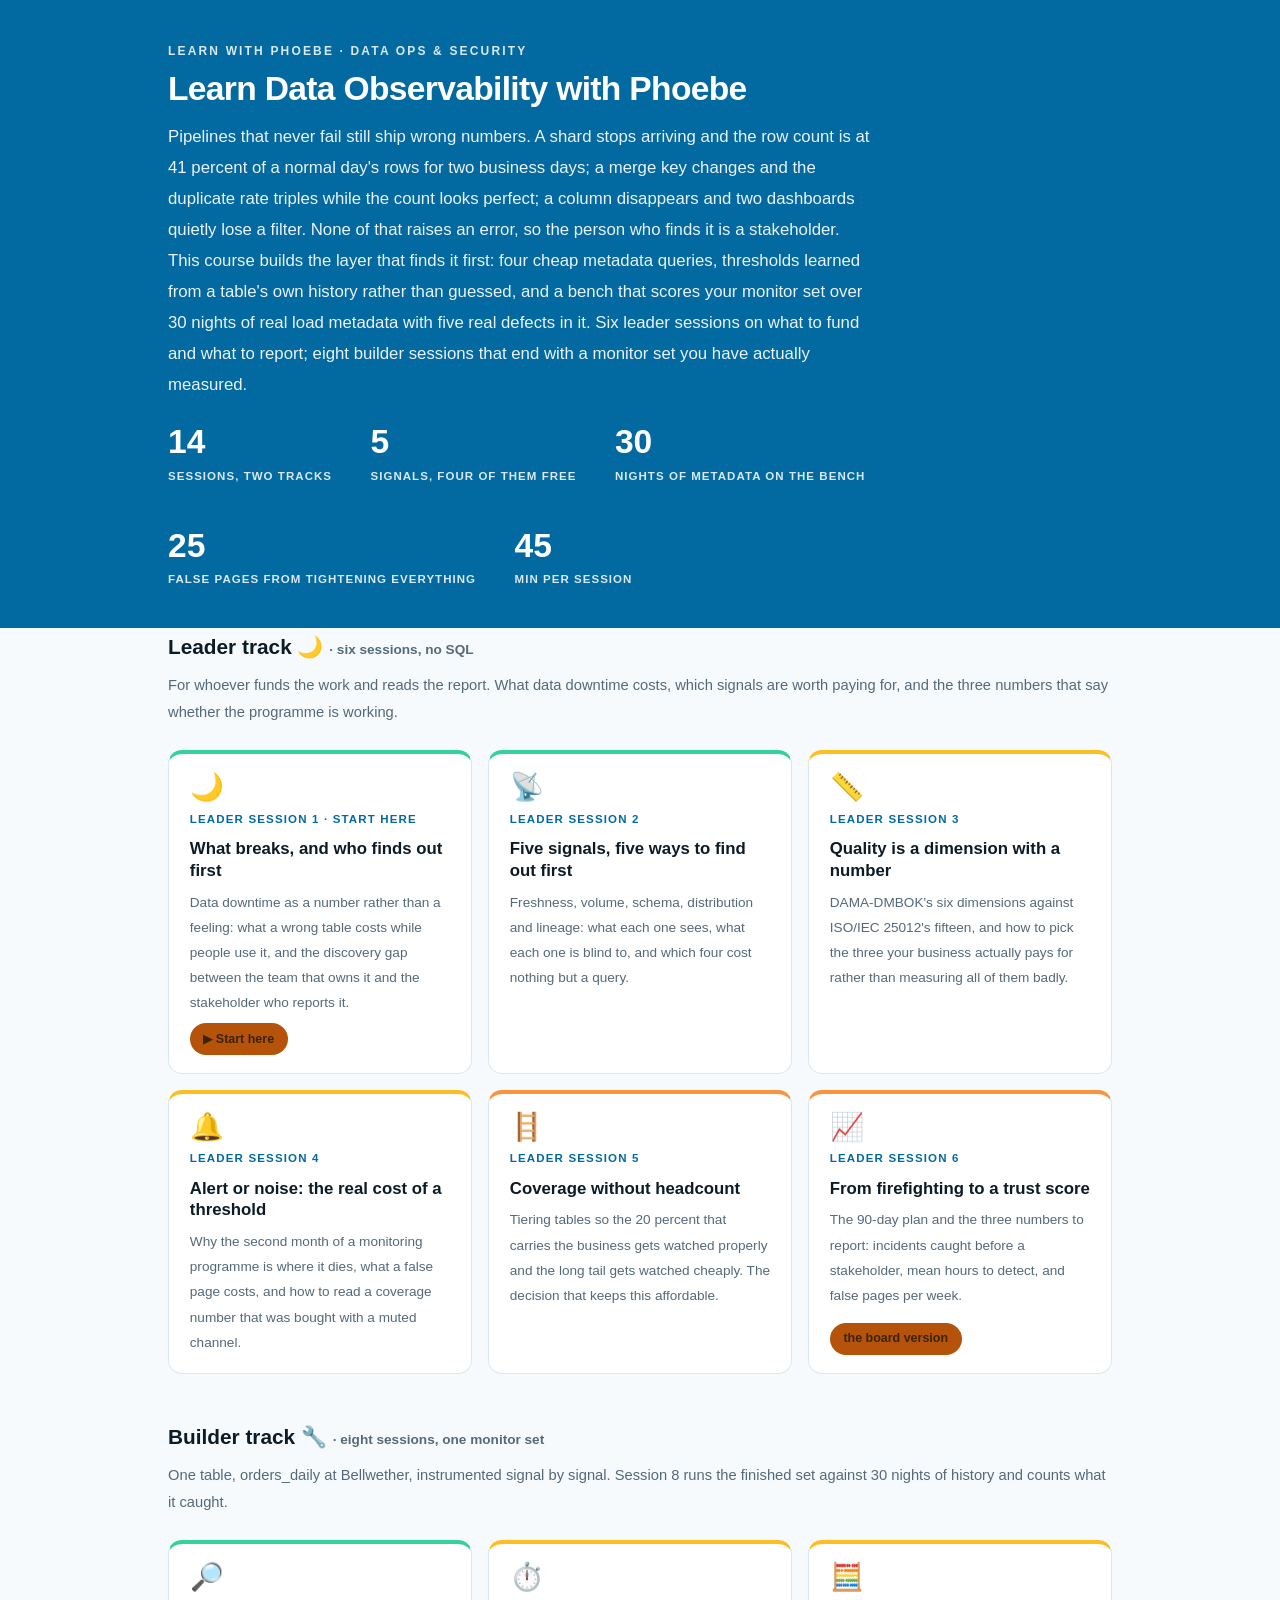
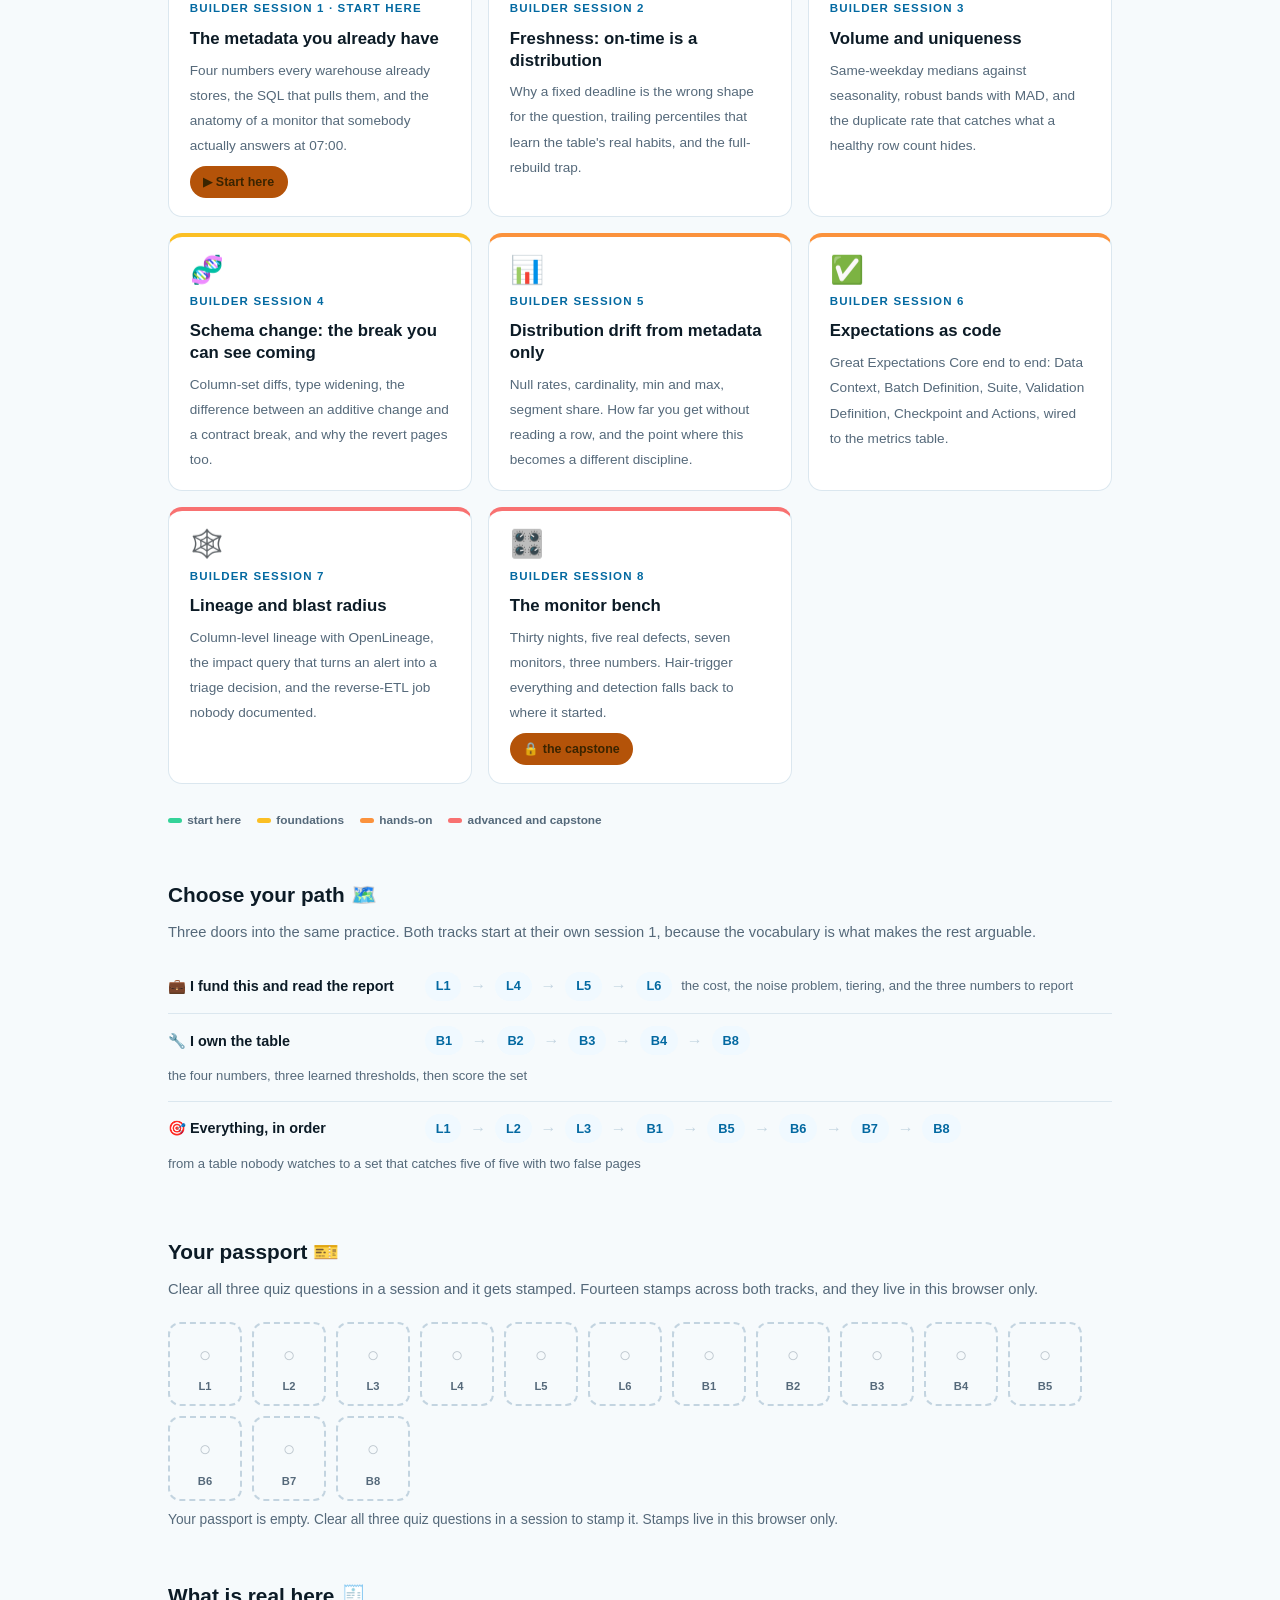
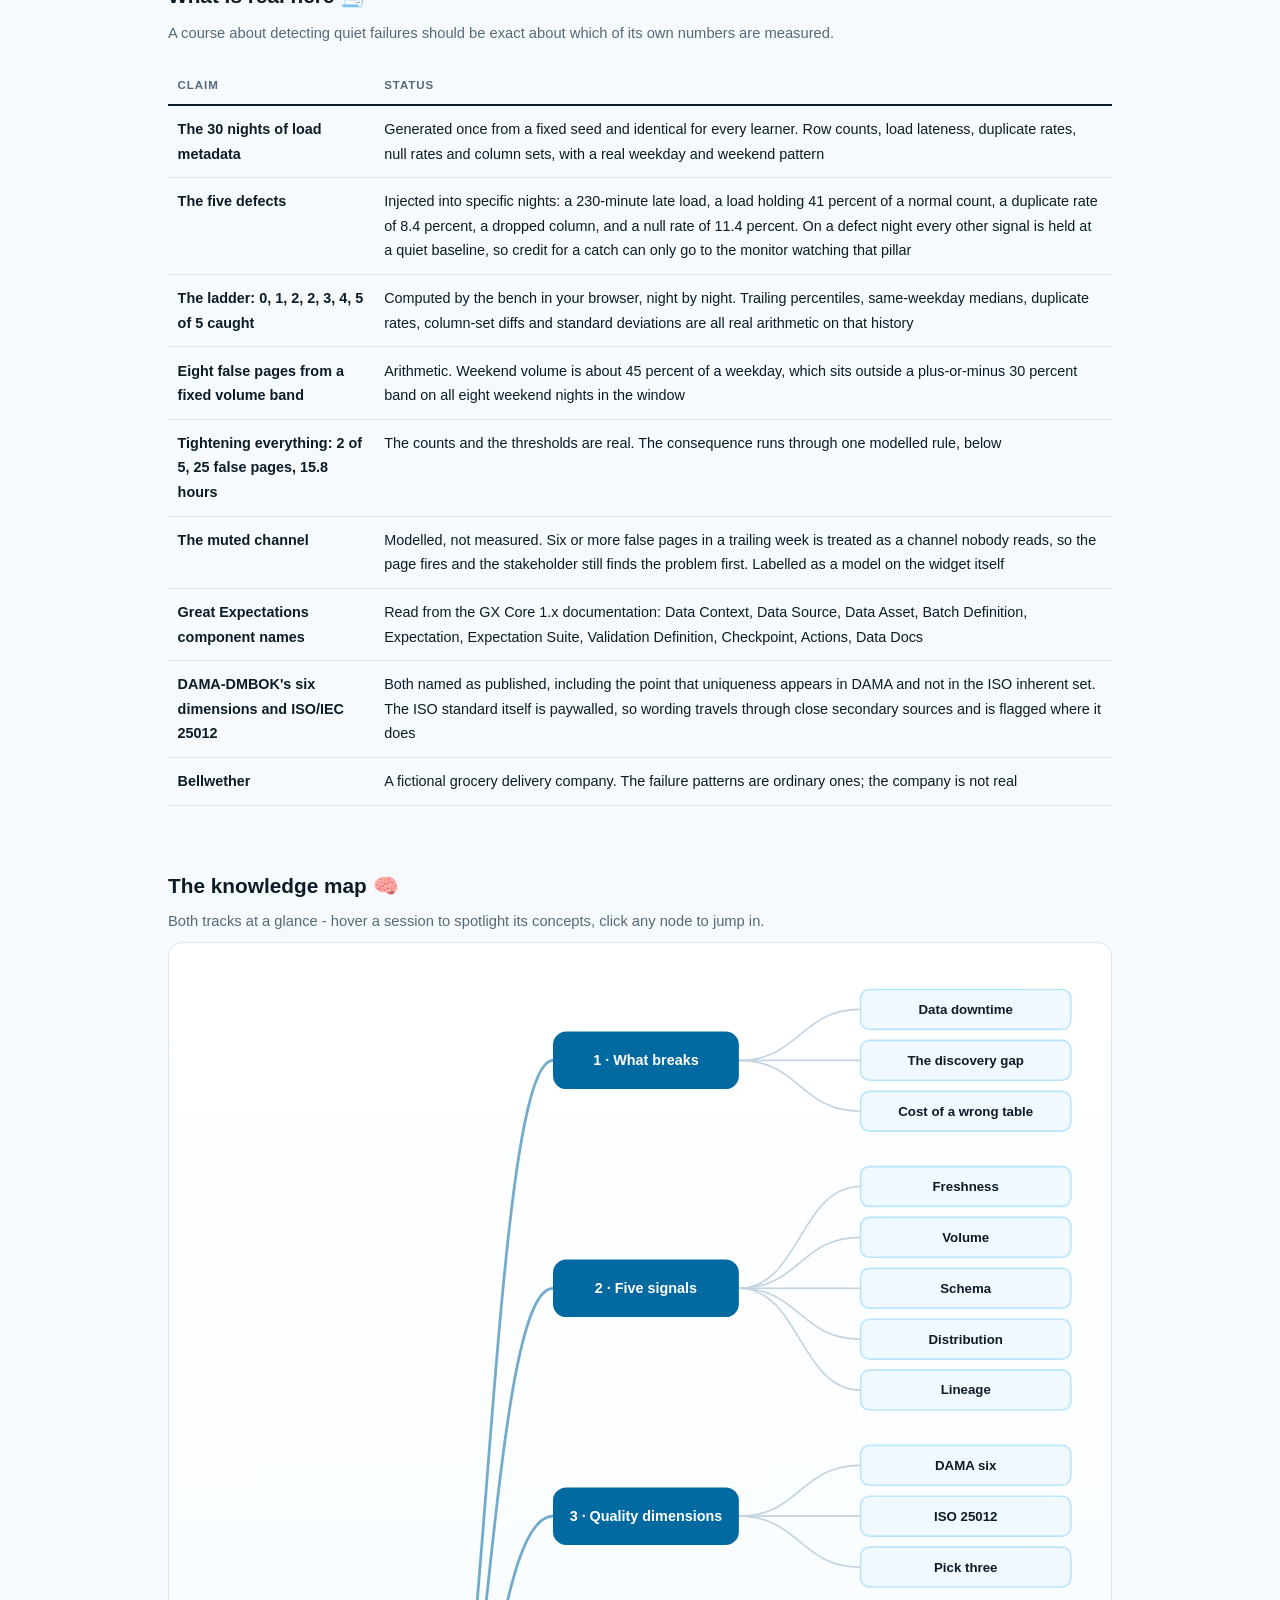
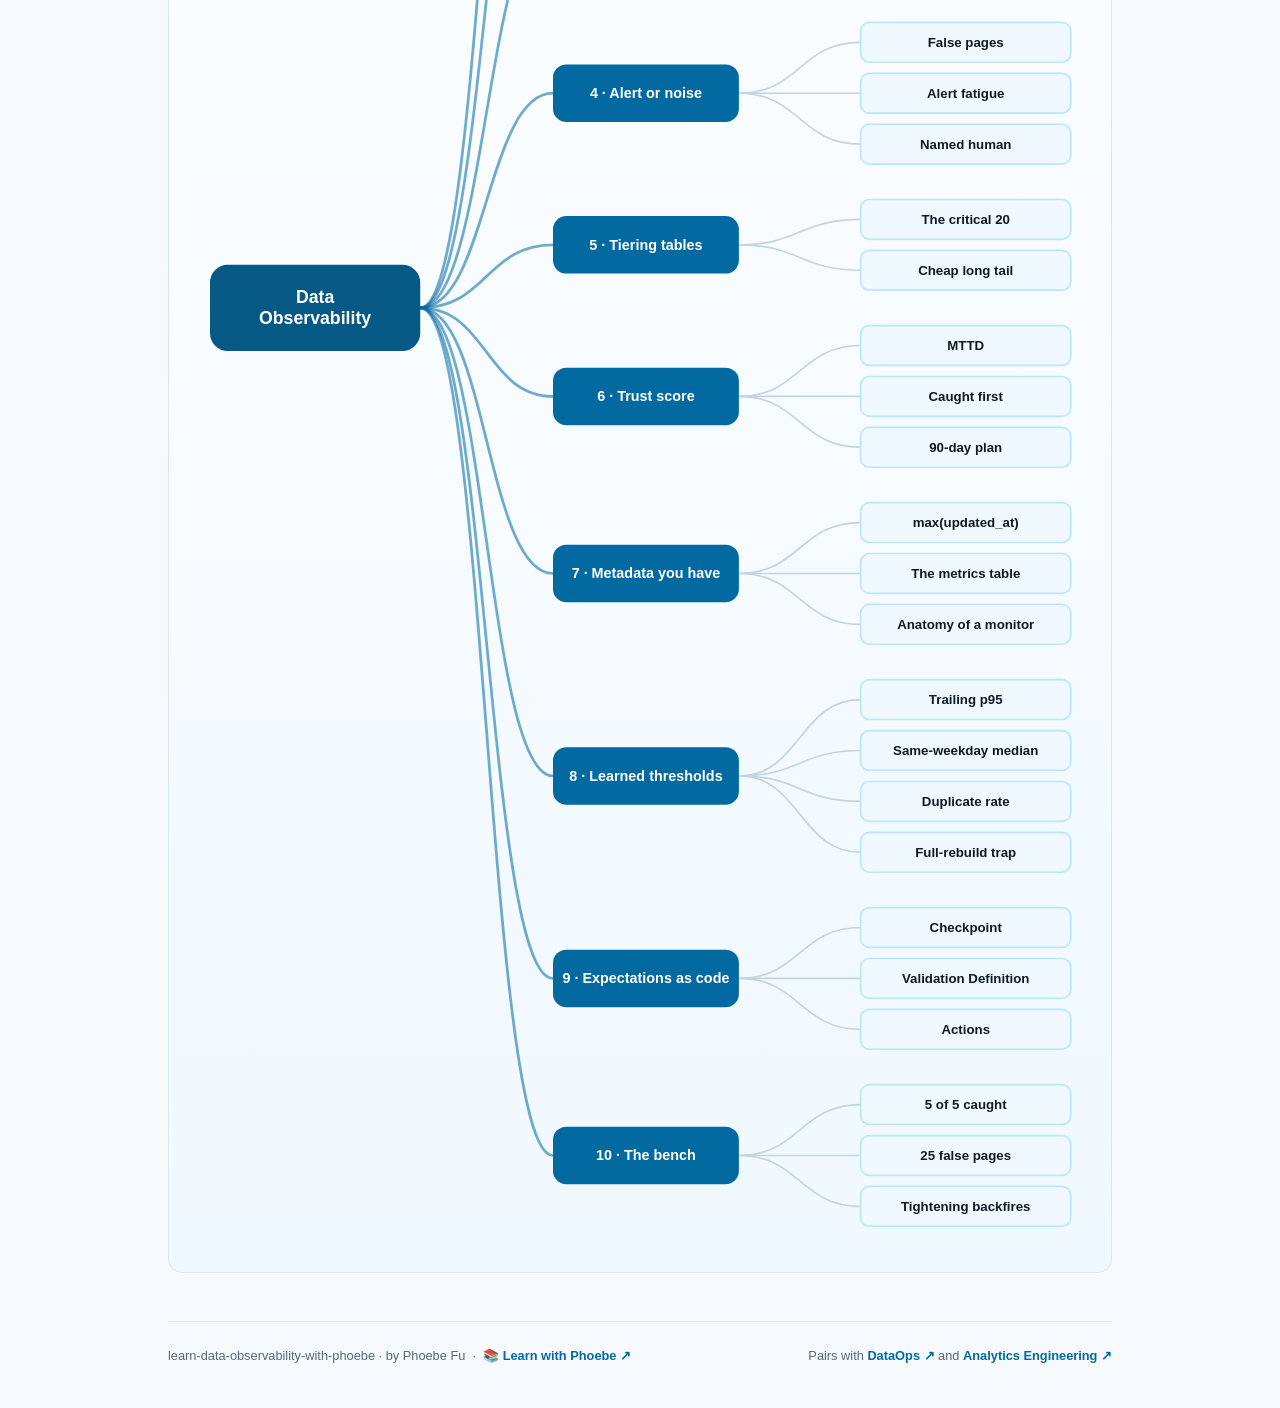
==== index.html @ 93922c67 "Fix the footer session nav, which rendered at 0x0 .pagenav is also the fixed side-dot strip that app" ====
<!DOCTYPE html>
<html lang="en">
<head>
<meta charset="UTF-8">
<meta name="viewport" content="width=device-width, initial-scale=1.0">
<!-- social:start -->
<meta name="description" content="Fourteen sessions on keeping data trustworthy: the five signals, thresholds learned from a table's own history, and a bench that scores your monitor set over 30 nights of real metadata. Free, by Phoebe Fu.">
<meta property="og:type" content="website">
<meta property="og:site_name" content="Learn with Phoebe">
<meta property="og:title" content="Learn Data Observability with Phoebe">
<meta property="og:description" content="Five of five defects caught with two false pages. Tighten every threshold and it drops to two of five with twenty-five.">
<meta property="og:url" content="https://phoebefu6.github.io/learn-data-observability-with-phoebe/">
<meta property="og:image" content="https://phoebefu6.github.io/learn-data-observability-with-phoebe/assets/og-cover.png">
<meta name="twitter:card" content="summary_large_image">
<meta name="twitter:title" content="Learn Data Observability with Phoebe">
<meta name="twitter:description" content="Five of five defects caught with two false pages. Tighten every threshold and it drops to two of five with twenty-five.">
<meta name="twitter:image" content="https://phoebefu6.github.io/learn-data-observability-with-phoebe/assets/og-cover.png">
<!-- social:end -->
<title>Learn Data Observability with Phoebe</title>
<link rel="stylesheet" href="assets/style.css?v=2">
<style>

  .stats-row { display: flex; gap: 2.4rem; margin-top: 1.5rem; flex-wrap: wrap; }
  .stat b { display: block; font-size: 2.1rem; font-weight: 800; line-height: 1.05; font-variant-numeric: tabular-nums; }
  .stat span { font-size: .72rem; opacity: .85; text-transform: uppercase; letter-spacing: .09em; font-weight: 600; }

  .course-grid { display: grid; grid-template-columns: repeat(auto-fit, minmax(17rem, 1fr)); gap: 1rem; margin-top: 1.5rem; }
  .course-card {
    border: 1px solid var(--hairline);
    border-top: 4px solid var(--diff, var(--indigo));
    border-radius: var(--radius);
    padding: 1.2rem 1.3rem 1.1rem;
    display: flex;
    flex-direction: column;
    gap: .5rem;
    text-decoration: none;
    color: var(--ink);
    background: #fff;
    transition: box-shadow .15s ease, border-color .15s ease, transform .15s ease;
    position: relative;
  }
  .course-card:hover { border-color: var(--indigo-soft); border-top-color: var(--diff, var(--indigo)); box-shadow: 0 8px 28px rgba(3,105,161,.16); transform: translateY(-3px); }
  .course-card .cicon { font-size: 1.7rem; line-height: 1; }
  .course-card .cnum { font-size: .72rem; font-weight: 700; color: var(--indigo); text-transform: uppercase; letter-spacing: .1em; }
  .course-card h3 { font-size: 1.05rem; font-weight: 800; line-height: 1.3; }
  .course-card p { font-size: .85rem; color: var(--muted); flex: 1; }
  .course-card .meta { display: flex; gap: .4rem; flex-wrap: wrap; }

  .diff-legend { display: flex; gap: 1rem; margin-top: 1.6rem; font-size: .74rem; color: var(--muted); font-weight: 600; flex-wrap: wrap; }
  .diff-legend i { display: inline-block; width: .85rem; height: .35rem; border-radius: 999px; margin-right: .35rem; vertical-align: middle; }

  .paths { margin-top: 2.6rem; }
  .paths h2 { font-size: 1.3rem; font-weight: 800; margin-bottom: .3rem; }
  .paths .plede { color: var(--muted); font-size: .92rem; margin-bottom: .8rem; }
  .path { display: flex; gap: .55rem; align-items: center; padding: .75rem 0; border-bottom: .5px solid var(--hairline); flex-wrap: wrap; }
  .path:last-child { border-bottom: none; }
  .path b { min-width: 15.5rem; font-size: .9rem; }
  .path .pstep { background: var(--indigo-50); color: var(--indigo); border-radius: 999px; padding: .16rem .68rem; font-weight: 700; font-size: .8rem; text-decoration: none; transition: all .12s ease; }
  .path .pstep:hover { background: var(--indigo); color: #fff; }
  .path .parr { color: var(--faint); font-weight: 700; }

  .mm-section { margin-top: 1.6rem; }
  .mm-section h2 { font-size: 1.3rem; font-weight: 800; margin-bottom: .2rem; }
  .mm-section .mm-lede { color: var(--muted); font-size: .92rem; margin-bottom: .4rem; }
  .mm-wrap { border: 1px solid var(--hairline); border-radius: var(--radius); background: linear-gradient(180deg,#fff,#F0F9FF); padding: .6rem; overflow-x: auto; }
  .mm-svg { width: 100%; height: auto; display: block; max-width: 60rem; margin: 0 auto; min-width: 34rem; }
  .mm-link { cursor: pointer; text-decoration: none; }
  .mm-node rect { transition: opacity .15s ease, filter .15s ease; }
  .mm-node text { pointer-events: none; }
  .mm-link:hover .mm-node rect { filter: brightness(1.06); }
  .mm-edge { transition: opacity .15s ease; }
</style>
</head>
<body>

<header class="masthead">
  <div class="wrap">
    <div class="eyebrow">Learn with Phoebe · Data Ops &amp; Security</div>
    <h1>Learn <span class="accent">Data Observability</span> with Phoebe</h1>
    <p class="sub">Pipelines that never fail still ship wrong numbers. A shard stops arriving and the row count is at 41 percent of a normal day's rows for two business days; a merge key changes and the duplicate rate triples while the count looks perfect; a column disappears and two dashboards quietly lose a filter. None of that raises an error, so the person who finds it is a stakeholder. This course builds the layer that finds it first: four cheap metadata queries, thresholds learned from a table's own history rather than guessed, and a bench that scores your monitor set over 30 nights of real load metadata with five real defects in it. Six leader sessions on what to fund and what to report; eight builder sessions that end with a monitor set you have actually measured.</p>
    <div class="stats-row">
      <div class="stat"><b data-count="14">14</b><span>sessions, two tracks</span></div>
      <div class="stat"><b data-count="5">5</b><span>signals, four of them free</span></div>
      <div class="stat"><b data-count="30">30</b><span>nights of metadata on the bench</span></div>
      <div class="stat"><b data-count="25">25</b><span>false pages from tightening everything</span></div>
      <div class="stat"><b data-count="45">45</b><span>min per session</span></div>
    </div>
  </div>
</header>

<main class="wrap">

  <section class="section">
    <div class="paths" style="margin-top:0">
      <h2>Leader track 🌙 <span style="font-size:.85rem;font-weight:600;color:var(--muted)">· six sessions, no SQL</span></h2>
      <p class="plede">For whoever funds the work and reads the report. What data downtime costs, which signals are worth paying for, and the three numbers that say whether the programme is working.</p>
    </div>

    <div class="course-grid">
      <a class="course-card" href="courses/a1-what-breaks.html" style="--diff:#34D399">
        <span class="cicon">🌙</span>
        <span class="cnum">Leader session 1 · start here</span>
        <h3>What breaks, and who finds out first</h3>
        <p>Data downtime as a number rather than a feeling: what a wrong table costs while people use it, and the discovery gap between the team that owns it and the stakeholder who reports it.</p>
        <span class="meta"><span class="pill amber">▶ Start here</span></span>
      </a>
      <a class="course-card" href="courses/a2-five-signals.html" style="--diff:#34D399">
        <span class="cicon">📡</span>
        <span class="cnum">Leader session 2</span>
        <h3>Five signals, five ways to find out first</h3>
        <p>Freshness, volume, schema, distribution and lineage: what each one sees, what each one is blind to, and which four cost nothing but a query.</p>
      </a>
      <a class="course-card" href="courses/a3-quality-dimensions.html" style="--diff:#FBBF24">
        <span class="cicon">📏</span>
        <span class="cnum">Leader session 3</span>
        <h3>Quality is a dimension with a number</h3>
        <p>DAMA-DMBOK's six dimensions against ISO/IEC 25012's fifteen, and how to pick the three your business actually pays for rather than measuring all of them badly.</p>
      </a>
      <a class="course-card" href="courses/a4-alert-or-noise.html" style="--diff:#FBBF24">
        <span class="cicon">🔔</span>
        <span class="cnum">Leader session 4</span>
        <h3>Alert or noise: the real cost of a threshold</h3>
        <p>Why the second month of a monitoring programme is where it dies, what a false page costs, and how to read a coverage number that was bought with a muted channel.</p>
      </a>
      <a class="course-card" href="courses/a5-coverage-without-headcount.html" style="--diff:#FB923C">
        <span class="cicon">🪜</span>
        <span class="cnum">Leader session 5</span>
        <h3>Coverage without headcount</h3>
        <p>Tiering tables so the 20 percent that carries the business gets watched properly and the long tail gets watched cheaply. The decision that keeps this affordable.</p>
      </a>
      <a class="course-card" href="courses/a6-trust-score.html" style="--diff:#FB923C">
        <span class="cicon">📈</span>
        <span class="cnum">Leader session 6</span>
        <h3>From firefighting to a trust score</h3>
        <p>The 90-day plan and the three numbers to report: incidents caught before a stakeholder, mean hours to detect, and false pages per week.</p>
        <span class="meta"><span class="pill amber">the board version</span></span>
      </a>
    </div>
  </section>

  <section class="section">
    <div class="paths" style="margin-top:0">
      <h2>Builder track 🔧 <span style="font-size:.85rem;font-weight:600;color:var(--muted)">· eight sessions, one monitor set</span></h2>
      <p class="plede">One table, orders_daily at Bellwether, instrumented signal by signal. Session 8 runs the finished set against 30 nights of history and counts what it caught.</p>
    </div>

    <div class="course-grid">
      <a class="course-card" href="courses/b1-metadata-you-have.html" style="--diff:#34D399">
        <span class="cicon">🔎</span>
        <span class="cnum">Builder session 1 · start here</span>
        <h3>The metadata you already have</h3>
        <p>Four numbers every warehouse already stores, the SQL that pulls them, and the anatomy of a monitor that somebody actually answers at 07:00.</p>
        <span class="meta"><span class="pill amber">▶ Start here</span></span>
      </a>
      <a class="course-card" href="courses/b2-freshness.html" style="--diff:#FBBF24">
        <span class="cicon">⏱️</span>
        <span class="cnum">Builder session 2</span>
        <h3>Freshness: on-time is a distribution</h3>
        <p>Why a fixed deadline is the wrong shape for the question, trailing percentiles that learn the table's real habits, and the full-rebuild trap.</p>
      </a>
      <a class="course-card" href="courses/b3-volume-uniqueness.html" style="--diff:#FBBF24">
        <span class="cicon">🧮</span>
        <span class="cnum">Builder session 3</span>
        <h3>Volume and uniqueness</h3>
        <p>Same-weekday medians against seasonality, robust bands with MAD, and the duplicate rate that catches what a healthy row count hides.</p>
      </a>
      <a class="course-card" href="courses/b4-schema-change.html" style="--diff:#FBBF24">
        <span class="cicon">🧬</span>
        <span class="cnum">Builder session 4</span>
        <h3>Schema change: the break you can see coming</h3>
        <p>Column-set diffs, type widening, the difference between an additive change and a contract break, and why the revert pages too.</p>
      </a>
      <a class="course-card" href="courses/b5-distribution-drift.html" style="--diff:#FB923C">
        <span class="cicon">📊</span>
        <span class="cnum">Builder session 5</span>
        <h3>Distribution drift from metadata only</h3>
        <p>Null rates, cardinality, min and max, segment share. How far you get without reading a row, and the point where this becomes a different discipline.</p>
      </a>
      <a class="course-card" href="courses/b6-expectations-as-code.html" style="--diff:#FB923C">
        <span class="cicon">✅</span>
        <span class="cnum">Builder session 6</span>
        <h3>Expectations as code</h3>
        <p>Great Expectations Core end to end: Data Context, Batch Definition, Suite, Validation Definition, Checkpoint and Actions, wired to the metrics table.</p>
      </a>
      <a class="course-card" href="courses/b7-lineage-blast-radius.html" style="--diff:#F87171">
        <span class="cicon">🕸️</span>
        <span class="cnum">Builder session 7</span>
        <h3>Lineage and blast radius</h3>
        <p>Column-level lineage with OpenLineage, the impact query that turns an alert into a triage decision, and the reverse-ETL job nobody documented.</p>
      </a>
      <a class="course-card" href="courses/b8-monitor-bench.html" style="--diff:#F87171">
        <span class="cicon">🎛️</span>
        <span class="cnum">Builder session 8</span>
        <h3>The monitor bench</h3>
        <p>Thirty nights, five real defects, seven monitors, three numbers. Hair-trigger everything and detection falls back to where it started.</p>
        <span class="meta"><span class="pill amber">🔒 the capstone</span></span>
      </a>
    </div>

    <div class="diff-legend">
      <span><i style="background:#34D399"></i>start here</span>
      <span><i style="background:#FBBF24"></i>foundations</span>
      <span><i style="background:#FB923C"></i>hands-on</span>
      <span><i style="background:#F87171"></i>advanced and capstone</span>
    </div>
  </section>

  <section class="section">
    <div class="paths">
      <h2>Choose your path 🗺️</h2>
      <p class="plede">Three doors into the same practice. Both tracks start at their own session 1, because the vocabulary is what makes the rest arguable.</p>
      <div class="path"><b>💼 I fund this and read the report</b>
        <a class="pstep" href="courses/a1-what-breaks.html">L1</a>
        <span class="parr">→</span>
        <a class="pstep" href="courses/a4-alert-or-noise.html">L4</a>
        <span class="parr">→</span>
        <a class="pstep" href="courses/a5-coverage-without-headcount.html">L5</a>
        <span class="parr">→</span>
        <a class="pstep" href="courses/a6-trust-score.html">L6</a>
        <span style="font-size:.82rem;color:var(--muted)">the cost, the noise problem, tiering, and the three numbers to report</span>
      </div>
      <div class="path"><b>🔧 I own the table</b>
        <a class="pstep" href="courses/b1-metadata-you-have.html">B1</a>
        <span class="parr">→</span>
        <a class="pstep" href="courses/b2-freshness.html">B2</a>
        <span class="parr">→</span>
        <a class="pstep" href="courses/b3-volume-uniqueness.html">B3</a>
        <span class="parr">→</span>
        <a class="pstep" href="courses/b4-schema-change.html">B4</a>
        <span class="parr">→</span>
        <a class="pstep" href="courses/b8-monitor-bench.html">B8</a>
        <span style="font-size:.82rem;color:var(--muted)">the four numbers, three learned thresholds, then score the set</span>
      </div>
      <div class="path"><b>🎯 Everything, in order</b>
        <a class="pstep" href="courses/a1-what-breaks.html">L1</a>
        <span class="parr">→</span>
        <a class="pstep" href="courses/a2-five-signals.html">L2</a>
        <span class="parr">→</span>
        <a class="pstep" href="courses/a3-quality-dimensions.html">L3</a>
        <span class="parr">→</span>
        <a class="pstep" href="courses/b1-metadata-you-have.html">B1</a>
        <span class="parr">→</span>
        <a class="pstep" href="courses/b5-distribution-drift.html">B5</a>
        <span class="parr">→</span>
        <a class="pstep" href="courses/b6-expectations-as-code.html">B6</a>
        <span class="parr">→</span>
        <a class="pstep" href="courses/b7-lineage-blast-radius.html">B7</a>
        <span class="parr">→</span>
        <a class="pstep" href="courses/b8-monitor-bench.html">B8</a>
        <span style="font-size:.82rem;color:var(--muted)">from a table nobody watches to a set that catches five of five with two false pages</span>
      </div>
    </div>
  </section>

  <section class="section">
    <div class="paths" style="margin-top:0">
      <h2>Your passport 🎫</h2>
      <p class="plede">Clear all three quiz questions in a session and it gets stamped. Fourteen stamps across both tracks, and they live in this browser only.</p>
    </div>
    <div class="pp-strip"></div>
  </section>

  <section class="section">
    <div class="paths" style="margin-top:0">
      <h2>What is real here 🧾</h2>
      <p class="plede">A course about detecting quiet failures should be exact about which of its own numbers are measured.</p>
    </div>
    <table class="clean">
      <tr><th>Claim</th><th>Status</th></tr>
      <tr><td>The 30 nights of load metadata</td><td>Generated once from a fixed seed and identical for every learner. Row counts, load lateness, duplicate rates, null rates and column sets, with a real weekday and weekend pattern</td></tr>
      <tr><td>The five defects</td><td>Injected into specific nights: a 230-minute late load, a load holding 41 percent of a normal count, a duplicate rate of 8.4 percent, a dropped column, and a null rate of 11.4 percent. On a defect night every other signal is held at a quiet baseline, so credit for a catch can only go to the monitor watching that pillar</td></tr>
      <tr><td>The ladder: 0, 1, 2, 2, 3, 4, 5 of 5 caught</td><td>Computed by the bench in your browser, night by night. Trailing percentiles, same-weekday medians, duplicate rates, column-set diffs and standard deviations are all real arithmetic on that history</td></tr>
      <tr><td>Eight false pages from a fixed volume band</td><td>Arithmetic. Weekend volume is about 45 percent of a weekday, which sits outside a plus-or-minus 30 percent band on all eight weekend nights in the window</td></tr>
      <tr><td>Tightening everything: 2 of 5, 25 false pages, 15.8 hours</td><td>The counts and the thresholds are real. The consequence runs through one modelled rule, below</td></tr>
      <tr><td>The muted channel</td><td>Modelled, not measured. Six or more false pages in a trailing week is treated as a channel nobody reads, so the page fires and the stakeholder still finds the problem first. Labelled as a model on the widget itself</td></tr>
      <tr><td>Great Expectations component names</td><td>Read from the GX Core 1.x documentation: Data Context, Data Source, Data Asset, Batch Definition, Expectation, Expectation Suite, Validation Definition, Checkpoint, Actions, Data Docs</td></tr>
      <tr><td>DAMA-DMBOK's six dimensions and ISO/IEC 25012</td><td>Both named as published, including the point that uniqueness appears in DAMA and not in the ISO inherent set. The ISO standard itself is paywalled, so wording travels through close secondary sources and is flagged where it does</td></tr>
      <tr><td>Bellwether</td><td>A fictional grocery delivery company. The failure patterns are ordinary ones; the company is not real</td></tr>
    </table>
  </section>

  <section class="section mm-section">
    <h2>The knowledge map 🧠</h2>
    <p class="mm-lede">Both tracks at a glance - hover a session to spotlight its concepts, click any node to jump in.</p>
    <div class="mm-wrap"><div id="mindmap"></div></div>
  </section>

  <footer class="pagefoot">
    <span>learn-data-observability-with-phoebe · by Phoebe Fu &nbsp;·&nbsp; 📚 <a href="https://phoebefu6.github.io/learn-with-phoebe/">Learn with Phoebe ↗</a></span>
    <span>Pairs with <a href="https://phoebefu6.github.io/learn-dataops-with-phoebe/">DataOps ↗</a> and <a href="https://phoebefu6.github.io/learn-analytics-engineering-with-phoebe/">Analytics Engineering ↗</a></span>
  </footer>

</main>

<script>
window.MINDMAP_DATA = {
  "title": "Data\nObservability",
  "centerColor": "#075985",
  "sessions": [
    {
      "label": "What breaks",
      "href": "courses/a1-what-breaks.html",
      "concepts": [
        {
          "label": "Data downtime",
          "href": "courses/a1-what-breaks.html"
        },
        {
          "label": "The discovery gap",
          "href": "courses/a1-what-breaks.html"
        },
        {
          "label": "Cost of a wrong table",
          "href": "courses/a1-what-breaks.html"
        }
      ]
    },
    {
      "label": "Five signals",
      "href": "courses/a2-five-signals.html",
      "concepts": [
        {
          "label": "Freshness",
          "href": "courses/b2-freshness.html"
        },
        {
          "label": "Volume",
          "href": "courses/b3-volume-uniqueness.html"
        },
        {
          "label": "Schema",
          "href": "courses/b4-schema-change.html"
        },
        {
          "label": "Distribution",
          "href": "courses/b5-distribution-drift.html"
        },
        {
          "label": "Lineage",
          "href": "courses/b7-lineage-blast-radius.html"
        }
      ]
    },
    {
      "label": "Quality dimensions",
      "href": "courses/a3-quality-dimensions.html",
      "concepts": [
        {
          "label": "DAMA six",
          "href": "courses/a3-quality-dimensions.html"
        },
        {
          "label": "ISO 25012",
          "href": "courses/a3-quality-dimensions.html"
        },
        {
          "label": "Pick three",
          "href": "courses/a3-quality-dimensions.html"
        }
      ]
    },
    {
      "label": "Alert or noise",
      "href": "courses/a4-alert-or-noise.html",
      "concepts": [
        {
          "label": "False pages",
          "href": "courses/a4-alert-or-noise.html"
        },
        {
          "label": "Alert fatigue",
          "href": "courses/a4-alert-or-noise.html"
        },
        {
          "label": "Named human",
          "href": "courses/b1-metadata-you-have.html"
        }
      ]
    },
    {
      "label": "Tiering tables",
      "href": "courses/a5-coverage-without-headcount.html",
      "concepts": [
        {
          "label": "The critical 20",
          "href": "courses/a5-coverage-without-headcount.html"
        },
        {
          "label": "Cheap long tail",
          "href": "courses/a5-coverage-without-headcount.html"
        }
      ]
    },
    {
      "label": "Trust score",
      "href": "courses/a6-trust-score.html",
      "concepts": [
        {
          "label": "MTTD",
          "href": "courses/b8-monitor-bench.html"
        },
        {
          "label": "Caught first",
          "href": "courses/b8-monitor-bench.html"
        },
        {
          "label": "90-day plan",
          "href": "courses/a6-trust-score.html"
        }
      ]
    },
    {
      "label": "Metadata you have",
      "href": "courses/b1-metadata-you-have.html",
      "concepts": [
        {
          "label": "max(updated_at)",
          "href": "courses/b1-metadata-you-have.html"
        },
        {
          "label": "The metrics table",
          "href": "courses/b1-metadata-you-have.html"
        },
        {
          "label": "Anatomy of a monitor",
          "href": "courses/b1-metadata-you-have.html"
        }
      ]
    },
    {
      "label": "Learned thresholds",
      "href": "courses/b2-freshness.html",
      "concepts": [
        {
          "label": "Trailing p95",
          "href": "courses/b2-freshness.html"
        },
        {
          "label": "Same-weekday median",
          "href": "courses/b3-volume-uniqueness.html"
        },
        {
          "label": "Duplicate rate",
          "href": "courses/b3-volume-uniqueness.html"
        },
        {
          "label": "Full-rebuild trap",
          "href": "courses/b2-freshness.html"
        }
      ]
    },
    {
      "label": "Expectations as code",
      "href": "courses/b6-expectations-as-code.html",
      "concepts": [
        {
          "label": "Checkpoint",
          "href": "courses/b6-expectations-as-code.html"
        },
        {
          "label": "Validation Definition",
          "href": "courses/b6-expectations-as-code.html"
        },
        {
          "label": "Actions",
          "href": "courses/b6-expectations-as-code.html"
        }
      ]
    },
    {
      "label": "The bench",
      "href": "courses/b8-monitor-bench.html",
      "concepts": [
        {
          "label": "5 of 5 caught",
          "href": "courses/b8-monitor-bench.html"
        },
        {
          "label": "25 false pages",
          "href": "courses/b8-monitor-bench.html"
        },
        {
          "label": "Tightening backfires",
          "href": "courses/b8-monitor-bench.html"
        }
      ]
    }
  ]
};
</script>
<script src="assets/app.js?v=1"></script>
<script src="assets/mindmap.js?v=1"></script>
</body>
</html>
---- assets/style.css ----
/* learn-mcp-with-phoebe - editorial bold design system
   Accent: SQLite blue #0369A1 · Ink navy #075985 · Flagship: amber #B45309
   (CSS var names still read --indigo/--amber; they hold SQL-blue values.) */

:root {
  --indigo: #0369A1;
  --indigo-deep: #075985;
  --indigo-mid: #38BDF8;
  --indigo-soft: #BAE6FD;
  --indigo-50: #F0F9FF;
  --ink: #0C1B26;
  --muted: #55697A;
  --faint: #C3D4E0;
  --hairline: #DBE7EF;
  --amber: #B45309;
  --amber-ink: #3A2400;
  --amber-50: #FFF7E6;
  --paper: #F6FAFC;
  --code-bg: #082F44;
  --code-ink: #DCEEFA;
  --radius: 14px;
}

* { margin: 0; padding: 0; box-sizing: border-box; }

html { font-size: 16px; scroll-behavior: smooth; }
html.zoom-125 { font-size: 20px; }
html.zoom-150 { font-size: 24px; }

body {
  font-family: "Inter", -apple-system, BlinkMacSystemFont, "Segoe UI", Roboto, sans-serif;
  background: var(--paper);
  color: var(--ink);
  line-height: 1.85;
  font-feature-settings: "tnum";
}

.wrap { max-width: 62rem; margin: 0 auto; padding: 0 1.5rem; }

/* ---------- header band ---------- */
.masthead {
  background: var(--indigo);
  color: #fff;
  padding: 2.5rem 0 2.25rem;
}
.masthead .eyebrow {
  font-size: .75rem;
  letter-spacing: .18em;
  text-transform: uppercase;
  opacity: .85;
  font-weight: 600;
}
.masthead h1 {
  font-size: 2.1rem;
  line-height: 1.15;
  font-weight: 800;
  margin: .5rem 0 .75rem;
  letter-spacing: -.02em;
}
.masthead h1 .accent { color: inherit; }
.masthead .sub { font-size: 1.05rem; opacity: .92; max-width: 44rem; }

.chip-row { display: flex; flex-wrap: wrap; gap: .5rem; margin-top: 1.1rem; }
.chip {
  display: inline-flex;
  align-items: center;
  gap: .35rem;
  border-radius: 999px;
  padding: .25rem .8rem;
  font-size: .78rem;
  font-weight: 600;
  white-space: nowrap;
}
.chip.level { background: #fff; color: var(--indigo); }
.chip.audience { background: rgba(255,255,255,.16); color: #fff; border: 1px solid rgba(255,255,255,.35); }
.chip.time { background: var(--ink); color: #fff; font-variant-numeric: tabular-nums; }


/* ---------- toolbar ---------- */
.toolbar {
  position: sticky;
  top: 0;
  z-index: 40;
  background: rgba(255,255,255,.94);
  backdrop-filter: blur(6px);
  border-bottom: 1px solid var(--hairline);
  padding: .55rem 0;
}
.toolbar .wrap { display: flex; align-items: center; gap: .6rem; }
.toolbar .crumb { font-size: .8rem; color: var(--muted); font-weight: 600; margin-right: auto; }
.toolbar .crumb a { color: var(--indigo); text-decoration: none; }
.btn {
  border: 1px solid var(--hairline);
  background: #fff;
  color: var(--ink);
  border-radius: 999px;
  padding: .35rem .9rem;
  font-size: .78rem;
  font-weight: 600;
  cursor: pointer;
  font-family: inherit;
  transition: all .15s ease;
}
.btn:hover { border-color: var(--indigo); color: var(--indigo); }
.btn.primary { background: var(--indigo); border-color: var(--indigo); color: #fff; }
.btn.primary:hover { background: var(--indigo-deep); }

/* ---------- sections ---------- */
main { padding: 2.5rem 0 4rem; }

.section { margin-bottom: 2.8rem; }
.section-kicker { margin-bottom: 1rem; }
.section-kicker .klabel {
  display: block;
  font-size: .72rem;
  text-transform: uppercase;
  letter-spacing: .1em;
  color: var(--indigo);
  font-weight: 700;
  margin-bottom: .35rem;
}
.section-kicker h2 {
  font-size: 1.45rem;
  font-weight: 800;
  letter-spacing: -.01em;
  display: flex;
  align-items: center;
  gap: .7rem;
  flex-wrap: wrap;
}
.section-kicker .tag {
  border-radius: 999px;
  padding: .18rem .7rem;
  font-size: .7rem;
  font-weight: 700;
  text-transform: uppercase;
  letter-spacing: .08em;
}
.tag.concept { background: var(--indigo-50); color: var(--indigo); }
.tag.demo { background: var(--amber-50); color: var(--amber-ink); }
.tag.exercise { background: var(--ink); color: #fff; }

.lede { color: var(--muted); max-width: 46rem; margin-bottom: 1.4rem; line-height: 1.8; }

/* live vs self-study markers on cards */
.mode {
  font-size: .64rem;
  font-weight: 700;
  text-transform: uppercase;
  letter-spacing: .07em;
  padding: .14rem .6rem;
  border-radius: 999px;
  flex: none;
}
.mode.live { background: var(--indigo); color: #fff; }
.mode.self { background: #fff; color: var(--muted); border: 1px solid var(--hairline); }

/* ---------- accordions ---------- */
details.card {
  border: 1px solid var(--hairline);
  border-radius: var(--radius);
  margin-bottom: .8rem;
  overflow: hidden;
  background: #fff;
}
details.card[open] { border-color: var(--indigo-soft); box-shadow: 0 8px 28px rgba(134,25,143,.08); }
details.card summary {
  list-style: none;
  cursor: pointer;
  padding: 1rem 1.25rem;
  display: flex;
  align-items: center;
  gap: .75rem;
  font-weight: 700;
  font-size: 1.02rem;
  user-select: none;
}
details.card summary::-webkit-details-marker { display: none; }
details.card summary .dot {
  width: .6rem; height: .6rem;
  border-radius: 999px;
  background: var(--indigo);
  flex: none;
}
details.card summary .mini { margin-left: auto; font-size: .72rem; color: var(--muted); font-weight: 600; white-space: nowrap; }
details.card summary .caret { transition: transform .2s ease; color: var(--indigo); font-size: .8rem; }
details.card[open] summary .caret { transform: rotate(90deg); }
details.card .body { padding: 0 1.25rem 1.4rem; border-top: 1px solid var(--hairline); padding-top: 1.15rem; }
details.card .body p { margin-bottom: 1.05rem; max-width: 48rem; }
details.card .body p:last-child { margin-bottom: 0; }
details.card .body ul, details.card .body ol { margin: 0 0 1.1rem 1.2rem; max-width: 47rem; }
details.card .body li { margin-bottom: .65rem; }
details.card .body h4 { font-size: .95rem; font-weight: 700; margin: 1.1rem 0 .45rem; }
details.card .body h4:first-child { margin-top: 0; }

/* ---------- pills & legends ---------- */
.legend { display: flex; flex-wrap: wrap; gap: .5rem; margin: 0 0 1.2rem; }
.pill {
  display: inline-flex;
  align-items: center;
  gap: .4rem;
  border-radius: 999px;
  padding: .28rem .85rem;
  font-size: .78rem;
  font-weight: 600;
}
.pill.solid { background: var(--indigo); color: #fff; }
.pill.light { background: var(--indigo-50); color: var(--indigo); }
.pill.inkpill { background: var(--ink); color: #fff; }
.pill.amber, .pill.peach { background: var(--amber); color: var(--amber-ink); }
.pill.bare { color: var(--faint); }

/* ---------- 4D grid ---------- */
.grid-2 { display: grid; grid-template-columns: repeat(auto-fit, minmax(15rem, 1fr)); gap: .8rem; margin: .5rem 0 1rem; }
.d-card {
  border: 1px solid var(--hairline);
  border-left: 4px solid var(--indigo);
  border-radius: 10px;
  padding: 1rem 1.1rem;
}
.d-card h4 { font-size: .95rem; margin-bottom: .3rem; }
.d-card h4 .lead-letter { color: var(--indigo); }
.d-card p { font-size: .86rem; color: var(--muted); margin: 0; }

/* ---------- tables ---------- */
table.clean { width: 100%; border-collapse: collapse; font-size: .9rem; margin: .4rem 0 1rem; }
table.clean th {
  text-align: left;
  font-size: .72rem;
  text-transform: uppercase;
  letter-spacing: .08em;
  color: var(--muted);
  padding: .5rem .6rem;
  border-bottom: 2px solid var(--ink);
}
table.clean td { padding: .7rem .6rem; border-bottom: .5px solid var(--hairline); vertical-align: top; line-height: 1.7; }
table.clean td:first-child { font-weight: 600; }

/* ---------- prompt boxes ---------- */
.prompt-box {
  position: relative;
  background: var(--code-bg);
  color: var(--code-ink);
  border-radius: var(--radius);
  padding: 1.1rem 1.2rem;
  margin: 1rem 0 1.2rem;
  font-family: "SF Mono", ui-monospace, Menlo, Consolas, monospace;
  font-size: .84rem;
  line-height: 1.65;
  white-space: pre-wrap;
  word-break: break-word;
}
.prompt-box .label {
  position: absolute;
  top: -0.7rem;
  left: 1rem;
  background: var(--indigo);
  color: #fff;
  font-family: "Inter", -apple-system, sans-serif;
  font-size: .68rem;
  font-weight: 700;
  letter-spacing: .06em;
  text-transform: uppercase;
  border-radius: 999px;
  padding: .15rem .7rem;
}
.prompt-box.bad .label { background: var(--faint); color: var(--ink); }
.prompt-box.good .label { background: var(--amber); color: var(--amber-ink); }
.copy-btn {
  position: absolute;
  top: .7rem;
  right: .7rem;
  background: rgba(255,255,255,.1);
  border: 1px solid rgba(255,255,255,.25);
  color: #fff;
  border-radius: 999px;
  padding: .25rem .8rem;
  font-size: .72rem;
  font-weight: 600;
  cursor: pointer;
  font-family: "Inter", -apple-system, sans-serif;
  transition: background .15s ease;
}
.copy-btn:hover { background: rgba(255,255,255,.22); }
.copy-btn.copied { background: var(--amber); border-color: var(--amber); color: var(--amber-ink); }

/* ---------- demo steps ---------- */
.steps { counter-reset: step; margin: .6rem 0 1rem; }
.step {
  display: flex;
  gap: .9rem;
  padding: .85rem 0;
  border-bottom: .5px solid var(--hairline);
}
.step:last-child { border-bottom: none; }
.step::before {
  counter-increment: step;
  content: counter(step);
  flex: none;
  width: 1.7rem; height: 1.7rem;
  border-radius: 999px;
  background: var(--indigo-50);
  color: var(--indigo);
  font-weight: 700;
  font-size: .85rem;
  display: inline-flex;
  align-items: center;
  justify-content: center;
  margin-top: .1rem;
}
.step p { margin: 0; }

/* ---------- callouts ---------- */
.callout {
  border-radius: var(--radius);
  padding: 1rem 1.2rem;
  margin: 1rem 0;
  font-size: .92rem;
}
.callout.tip { background: var(--indigo-50); border-left: 4px solid var(--indigo); }
.callout.win { background: var(--amber-50); border-left: 4px solid var(--amber); }
.callout strong:first-child { display: block; margin-bottom: .2rem; }

.callout.example {
  background: #FFFFFF;
  border: 1px solid var(--hairline);
  border-left: 4px solid var(--amber);
  font-size: .9rem;
}
.callout.example .ex-pill {
  display: inline-block;
  background: var(--amber);
  color: var(--amber-ink);
  border-radius: 999px;
  padding: .15rem .7rem;
  font-size: .68rem;
  font-weight: 700;
  text-transform: uppercase;
  letter-spacing: .06em;
  margin-bottom: .5rem;
}
.callout.example p { margin: 0 0 .75rem; max-width: 47rem; }
.callout.example p:last-child { margin-bottom: 0; }
.callout.example ul { margin: 0 0 0 1.1rem; max-width: 46rem; }
.callout.example li { margin-bottom: .6rem; }
.callout.example li:last-child { margin-bottom: 0; }

/* ---------- zoomable figures ---------- */
figure.zoomable {
  border: 1px solid var(--hairline);
  border-radius: var(--radius);
  padding: 1.2rem;
  margin: 1rem 0 1.4rem;
  cursor: zoom-in;
  transition: box-shadow .15s ease;
  background: #fff;
}
figure.zoomable:hover { box-shadow: 0 8px 28px rgba(134,25,143,.12); }
figure.zoomable svg, figure.zoomable img { width: 100%; height: auto; display: block; }
figure.zoomable figcaption {
  margin-top: .6rem;
  font-size: .76rem;
  color: var(--muted);
  font-weight: 600;
  display: flex;
  align-items: center;
  gap: .4rem;
}

.lightbox {
  position: fixed;
  inset: 0;
  z-index: 100;
  background: rgba(17,24,39,.9);
  display: none;
  align-items: center;
  justify-content: center;
  padding: 3vh 3vw;
  cursor: zoom-out;
}
.lightbox.open { display: flex; }
.lightbox .inner {
  background: #fff;
  border-radius: var(--radius);
  padding: 2rem;
  max-width: 94vw;
  max-height: 92vh;
  overflow: auto;
}
.lightbox .inner svg, .lightbox .inner img { width: min(88vw, 70rem); height: auto; }
.lightbox .close-hint {
  position: fixed;
  top: 1rem; right: 1.4rem;
  color: #fff;
  font-size: .8rem;
  font-weight: 600;
  opacity: .8;
}

/* ---------- courses covered ---------- */
.covered { border: 1px solid var(--hairline); border-radius: var(--radius); overflow: hidden; }
.covered-row {
  display: flex;
  align-items: baseline;
  gap: .8rem;
  padding: .75rem 1.1rem;
  border-bottom: .5px solid var(--hairline);
  font-size: .9rem;
}
.covered-row:last-child { border-bottom: none; }
.covered-row .status { flex: none; }
.covered-row .name { font-weight: 600; }
.covered-row .note { margin-left: auto; color: var(--muted); font-size: .78rem; text-align: right; }

/* ---------- cheat sheet footer ---------- */
.cheat {
  background: var(--ink);
  color: #fff;
  border-radius: var(--radius);
  padding: 1.6rem 1.6rem 1.3rem;
  margin-top: 3rem;
}
.cheat h3 { font-size: 1.1rem; margin-bottom: 1rem; }
.cheat h3 span { color: var(--indigo-soft); }
.cheat .grid-2 { gap: 1rem; }
.cheat .cheat-item { border-left: 3px solid var(--indigo-mid); padding-left: .8rem; }
.cheat .cheat-item b { display: block; font-size: .85rem; color: var(--indigo-soft); }
.cheat .cheat-item span { font-size: .82rem; opacity: .85; }

footer.pagefoot {
  border-top: 1px solid var(--hairline);
  margin-top: 3rem;
  padding: 1.4rem 0 2.5rem;
  font-size: .8rem;
  color: var(--muted);
  display: flex;
  justify-content: space-between;
  flex-wrap: wrap;
  gap: .8rem;
}
footer.pagefoot a { color: var(--indigo); text-decoration: none; font-weight: 600; }

/* ---------- wayfinding: reading progress + section dots + part numbers ---------- */

#progress-bar {
  position: fixed;
  top: 0; left: 0;
  height: 3px;
  width: 0;
  background: linear-gradient(90deg, var(--indigo), var(--amber));
  z-index: 90;
}

.pagenav {
  position: fixed;
  right: 1.1rem;
  top: 50%;
  transform: translateY(-50%);
  z-index: 50;
  display: flex;
  flex-direction: column;
  gap: .55rem;
}
.pagenav a {
  width: .68rem; height: .68rem;
  border-radius: 999px;
  background: #fff;
  border: 2px solid var(--faint);
  display: block;
  position: relative;
  transition: all .15s ease;
}
.pagenav a:hover { border-color: var(--indigo); transform: scale(1.3); }
.pagenav a.active { background: var(--indigo); border-color: var(--indigo); }
.pagenav a .nlabel {
  position: absolute;
  right: 1.4rem;
  top: 50%;
  transform: translateY(-50%);
  background: var(--ink);
  color: #fff;
  font-size: .7rem;
  font-weight: 600;
  padding: .22rem .65rem;
  border-radius: 6px;
  white-space: nowrap;
  opacity: 0;
  pointer-events: none;
  transition: opacity .15s ease;
}
.pagenav a:hover .nlabel { opacity: 1; }
@media (max-width: 74rem) { .pagenav { display: none; } }

main { counter-reset: partnum -1; }
.section .section-kicker { position: relative; }
.section .section-kicker::before {
  counter-increment: partnum;
  content: counter(partnum, decimal-leading-zero);
  position: absolute;
  right: 0;
  top: -1.2rem;
  font-size: 4.4rem;
  font-weight: 800;
  color: var(--indigo-50);
  line-height: 1;
  font-variant-numeric: tabular-nums;
  pointer-events: none;
  z-index: 0;
}
.section .section-kicker > * { position: relative; z-index: 1; }

details.card summary { transition: background .15s ease; }
details.card summary:hover { background: #FAFDFE; }

/* ---------- journey strip: you are here in the series ---------- */
.journey {
  display: flex;
  align-items: center;
  gap: .45rem;
  margin-top: 1.1rem;
  flex-wrap: wrap;
}
.journey .jlabel { font-size: .7rem; font-weight: 700; text-transform: uppercase; letter-spacing: .09em; opacity: .8; margin-right: .3rem; }
.journey a {
  width: 1.7rem; height: 1.7rem;
  border-radius: 999px;
  display: inline-flex;
  align-items: center;
  justify-content: center;
  font-size: .8rem;
  font-weight: 700;
  text-decoration: none;
  color: #fff;
  border: 1.5px solid rgba(255,255,255,.45);
  transition: all .15s ease;
  font-variant-numeric: tabular-nums;
}
.journey a:hover { border-color: #fff; transform: scale(1.12); }
.journey a.here { background: #fff; color: var(--indigo); border-color: #fff; }
.journey a.dd-chip { width: auto; border-radius: 999px; padding: 0 .7rem; font-size: .72rem; }

/* ---------- check-yourself quiz ---------- */
.quiz-q {
  border: 1px solid var(--hairline);
  border-radius: var(--radius);
  padding: 1.1rem 1.25rem 1rem;
  margin-bottom: .9rem;
  background: #fff;
}
.quiz-q .qtext { font-weight: 700; margin-bottom: .7rem; }
.quiz-q .qopt {
  display: block;
  width: 100%;
  text-align: left;
  background: #fff;
  border: 1px solid var(--hairline);
  border-radius: 10px;
  padding: .6rem .9rem;
  margin-bottom: .5rem;
  font-size: .9rem;
  font-family: inherit;
  color: var(--ink);
  cursor: pointer;
  transition: all .15s ease;
}
.quiz-q .qopt:hover { border-color: var(--indigo); background: var(--indigo-50); }
.quiz-q .qopt.correct { background: var(--indigo); border-color: var(--indigo); color: #fff; font-weight: 600; }
.quiz-q .qopt.correct::after { content: "  ✓"; }
.quiz-q .qopt.wrong { background: #FEF2F2; border-color: #FCA5A5; color: #991B1B; animation: qshake .3s ease; }
.quiz-q .qopt.wrong::after { content: "  ✗ try again"; font-size: .78rem; }
.quiz-q .qopt:disabled { cursor: default; }
.quiz-q .qwhy {
  display: none;
  background: var(--amber-50);
  border-left: 4px solid var(--amber);
  border-radius: 8px;
  padding: .6rem .9rem;
  font-size: .86rem;
  margin-top: .3rem;
}
.quiz-q.answered .qwhy { display: block; }
@keyframes qshake {
  0%, 100% { transform: translateX(0); }
  25% { transform: translateX(-5px); }
  75% { transform: translateX(5px); }
}
.quiz-score { font-weight: 700; color: var(--indigo); margin-top: .4rem; }

@media (prefers-reduced-motion: reduce) {
  .quiz-q .qopt.wrong { animation: none; }
  .journey a:hover { transform: none; }
}

/* ---------- micro-interactions (react-bits inspired, vanilla) ---------- */

/* BlurText: staggered word reveal on the masthead headline */
.masthead h1 .bw {
  display: inline-block;
  opacity: 0;
  filter: blur(8px);
  transform: translateY(.35em);
  animation: bw-in .7s cubic-bezier(.22,.9,.35,1) forwards;
  animation-delay: var(--bw-delay, 0s);
}
@keyframes bw-in {
  to { opacity: 1; filter: blur(0); transform: translateY(0); }
}

/* SpotlightCard: cursor-following highlight on accordion cards */
details.card { position: relative; }
details.card::after {
  content: "";
  position: absolute;
  inset: 0;
  pointer-events: none;
  opacity: 0;
  transition: opacity .3s ease;
  background: radial-gradient(320px circle at var(--mx, 50%) var(--my, 50%), rgba(134,25,143,.09), transparent 65%);
}
details.card:hover::after { opacity: 1; }

/* ScrollReveal: sections rise in as they enter the viewport */
.js-reveal .section {
  opacity: 0;
  transform: translateY(16px);
  transition: opacity .6s ease, transform .6s cubic-bezier(.22,.9,.35,1);
}
.js-reveal .section.revealed { opacity: 1; transform: none; }

@media (prefers-reduced-motion: reduce) {
  .masthead h1 .bw { animation: none; opacity: 1; filter: none; transform: none; }
  details.card::after { display: none; }
  .js-reveal .section { opacity: 1; transform: none; transition: none; }
}

@media (max-width: 40rem) {
  .masthead h1 { font-size: 1.6rem; }
  
  .toolbar .crumb { display: none; }
}

@media print {
  .toolbar, .copy-btn { display: none; }
  details.card { border: 1px solid #ccc; }
}

/* ---------- live SQL playground (sql-live.js) ---------- */
.sqlbox {
  border: 1px solid var(--hairline);
  border-radius: var(--radius);
  background: #fff;
  overflow: hidden;
  margin: 1rem 0 1.4rem;
  box-shadow: 0 8px 28px rgba(134,25,143,.06);
}
.sql-bar {
  display: flex; align-items: center; gap: .5rem;
  padding: .5rem .8rem;
  background: var(--indigo-deep);
  color: #fff;
}
.sql-dot { width: .6rem; height: .6rem; border-radius: 999px; background: var(--amber); flex: none; }
.sql-title { font-size: .76rem; font-weight: 600; letter-spacing: .02em; opacity: .92; }
.sql-spacer { margin-left: auto; }
.sql-btn {
  border: 1px solid rgba(255,255,255,.28);
  background: rgba(255,255,255,.08);
  color: #fff;
  border-radius: 999px;
  padding: .26rem .8rem;
  font-size: .74rem; font-weight: 700; cursor: pointer;
  font-family: inherit; transition: all .14s ease; white-space: nowrap;
}
.sql-btn:hover { background: rgba(255,255,255,.2); }
.sql-btn.sql-run { background: var(--amber); color: var(--amber-ink); border-color: var(--amber); }
.sql-btn.sql-run:hover { filter: brightness(1.05); }
.sql-label {
  display: block;
  font-size: .64rem; text-transform: uppercase; letter-spacing: .09em;
  font-weight: 700; color: var(--muted);
  padding: .6rem .9rem .2rem;
}
.sql-code-wrap { border-bottom: 1px solid var(--hairline); }
.sql-code {
  width: 100%;
  border: none; outline: none; resize: vertical;
  padding: .35rem .9rem .9rem;
  font-family: "SF Mono", "JetBrains Mono", Menlo, Consolas, monospace;
  font-size: .86rem; line-height: 1.6;
  color: var(--ink); background: #fff;
  tab-size: 2;
}
.sql-out { padding: .2rem .9rem 1rem; overflow-x: auto; }
.sql-tablewrap { overflow-x: auto; }
table.sql-table { width: 100%; border-collapse: collapse; font-size: .84rem; margin: .3rem 0 .1rem; }
table.sql-table th {
  text-align: left; text-transform: uppercase; letter-spacing: .05em;
  font-size: .68rem; color: var(--indigo); font-weight: 800;
  padding: .35rem .6rem; border-bottom: 2px solid var(--indigo-50); white-space: nowrap;
}
table.sql-table td {
  padding: .32rem .6rem; border-bottom: .5px solid var(--hairline);
  font-variant-numeric: tabular-nums; white-space: nowrap;
}
table.sql-table tr:last-child td { border-bottom: none; }
.sql-null { color: var(--faint); font-style: italic; font-size: .78rem; }
.sql-note { font-size: .74rem; color: var(--muted); margin: .5rem 0 0; font-weight: 600; }
.sql-hint { font-weight: 500; font-style: italic; }
.sql-err {
  font-size: .82rem; color: #991B1B; background: #FEF2F2;
  border: 1px solid #FCA5A5; border-radius: 8px;
  padding: .55rem .75rem; margin: .4rem 0 0;
  font-family: "SF Mono", Menlo, monospace;
}
.sql-cap { font-size: .78rem; color: var(--muted); padding: 0 .9rem .8rem; }
.sqlbox.sql-had-err .sql-bar { background: #7f1d1d; }


@keyframes mcpIn { from { opacity: 0; transform: translateY(6px); } to { opacity: 1; transform: none; } }


@media (max-width: 640px) {  }


@media (max-width: 640px) {
  
  
}

/* === LWP-PATCH v2 === */
/* palette-agnostic aliases: 75 repos use --indigo/--amber, 1 uses --pine/--clay */
:root {
  --pv-accent: var(--indigo, var(--pine, #B45309));
  --pv-flag: var(--amber, var(--clay, #0369A1));
  --pv-flag-50: var(--amber-50, var(--clay-50, #FFF7E6));
}

/* ============================================================
   v2 - readable on a phone + reading modes
   Layout only. No palette tokens are changed.
   ============================================================ */

/* --- skip link --- */
.skip-link {
  position: absolute; left: -9999px; top: 0; z-index: 200;
  background: var(--pv-accent); color: #fff;
  padding: .7rem 1.1rem; border-radius: 0 0 var(--radius) 0;
  font-weight: 700; font-size: .85rem; text-decoration: none;
}
.skip-link:focus { left: 0; }

/* --- visible keyboard focus everywhere --- */
:focus-visible {
  outline: 3px solid var(--pv-flag);
  outline-offset: 2px;
  border-radius: 4px;
}

/* --- diagrams: hold authored width, scroll instead of shrinking --- */
.figscroll { overflow-x: auto; -webkit-overflow-scrolling: touch; overscroll-behavior-x: contain; }
.figscroll::-webkit-scrollbar { height: 6px; }
.figscroll::-webkit-scrollbar-thumb { background: var(--faint); border-radius: 3px; }

/* --- tables: scroll container + sticky row label --- */
.tablescroll { overflow-x: auto; -webkit-overflow-scrolling: touch; border-radius: var(--radius); }

/* --- section contents counter --- */
.sec-meta {
  display: block; margin-top: .3rem;
  font-size: .72rem; font-weight: 700; letter-spacing: .06em;
  text-transform: uppercase; color: var(--muted);
  font-variant-numeric: tabular-nums;
}

/* --- study-mode switch --- */
.btn.mode-on { background: var(--pv-flag); border-color: var(--pv-flag); color: #fff; }

/* --- deep-linked card gets a moment of emphasis --- */
details.card.linked { border-color: var(--pv-flag); box-shadow: 0 0 0 3px var(--pv-flag-50); }

@media (max-width: 820px) {
  /* labels keep the size they were drawn at; the figure scrolls */
  figure.zoomable svg { min-width: 820px; }
  .figscroll .mm-svg, .mindmap svg { min-width: 840px; }

  table.clean { min-width: 620px; }
  table.clean th:first-child,
  table.clean td:first-child {
    position: sticky; left: 0; background: #fff;
    box-shadow: 1px 0 0 var(--hairline);
  }

  pre, .prompt-box { overflow-x: auto; }

  /* 44px tap targets */
  details.card summary { min-height: 44px; }
  .qopt { min-height: 44px; display: flex; align-items: center; padding: .7rem .9rem; }
  .toolbar .btn, .pagefoot a { min-height: 44px; display: inline-flex; align-items: center; }
}

@media (max-width: 640px) {
  /* long inline code tokens and nowrap chips are the two things that still
     forced the page sideways below 640px: let them break rather than push
     the layout. Inside the media query only - desktop is untouched. */
  :not(pre) > code, .prompt-box span, code span,
  p span, li span, td span { overflow-wrap: anywhere; word-break: break-word; }
  .chip, .syn-chip, .pill, .mode, .tag { white-space: normal; max-width: 100%; }

  
  
  .chip-row, .legend { flex-wrap: wrap; }
  .journey { flex-wrap: wrap; row-gap: .45rem; }
}

/* --- print: a session should print as a complete handout --- */
@media print {
  .pagenav, #progress-bar, .skip-link, .journey, .lightbox { display: none !important; }
  details.card > .body { display: block !important; }
  details.card, figure, table.clean, .callout { break-inside: avoid; page-break-inside: avoid; }
  figure.zoomable svg { min-width: 0; max-width: 100%; }
  .figscroll, .tablescroll { overflow: visible; }
  a[href^="http"]::after { content: " (" attr(href) ")"; font-size: .72rem; color: #555; }
}

/* swipe hint: own line, only when the diagram really does scroll */
figure.zoomable.can-scroll figcaption { flex-wrap: wrap; }
figure.zoomable.can-scroll figcaption::after {
  content: "swipe the diagram \2192";
  flex: 0 0 100%;
  margin-top: .2rem;
  font-size: .72rem;
  font-weight: 700;
  letter-spacing: .04em;
  color: var(--pv-flag);
}
/* === /LWP-PATCH === */


/* ============================================================
   LWP WIDGET KIT v1 - wipe / hotspot / tick / tryrow / stakes
   / scorecard / passport. Self-theming off the course :root.
   ============================================================ */

/* --- shared shell --------------------------------------- */
.wk {
  margin: 26px 0;
  border: 1px solid var(--hairline);
  border-radius: var(--radius);
  background: #fff;
  box-shadow: 0 2px 10px rgba(0,0,0,.03);
  overflow: hidden;
}
.wk-head {
  display: flex; align-items: center; gap: 10px;
  padding: 12px 16px;
  background: var(--indigo-50);
  border-bottom: 1px solid var(--hairline);
}
.wk-head b {
  font-size: 0.74rem; font-weight: 800; letter-spacing: .07em;
  text-transform: uppercase; color: var(--indigo-deep);
}
.wk-head .wk-hint { font-size: 0.82rem; color: var(--muted); }
.wk-body { padding: 18px 16px; }
.wk-foot {
  padding: 10px 16px; border-top: 1px dashed var(--hairline);
  font-size: 0.82rem; color: var(--muted); background: var(--paper);
}

/* --- 1. wipe: draggable before/after ------------------- */
.wipe { position: relative; user-select: none; touch-action: none; }
.wipe-panes { position: relative; overflow: hidden; border-radius: 10px; }
.wipe-a, .wipe-b { padding: 18px 20px; font-size: 0.92rem; line-height: 1.75; }
.wipe-a { background: #FEF2F2; border: 1px solid #FCA5A5; border-radius: 10px; }
.wipe-b {
  position: absolute; inset: 0;
  background: var(--indigo-50); border: 1px solid var(--indigo-soft);
  border-radius: 10px;
  clip-path: inset(0 0 0 var(--wx, 50%));
}
.wipe-a h5, .wipe-b h5 {
  margin: 0 0 8px; font-size: 0.72rem; letter-spacing: .07em;
  text-transform: uppercase; font-weight: 800;
}
.wipe-a h5 { color: #991B1B; }
.wipe-b h5 { color: var(--indigo-deep); }
.wipe-a p, .wipe-b p { margin: 0 0 6px; }
.wipe-grip {
  position: absolute; top: 0; bottom: 0; width: 3px;
  background: var(--indigo); cursor: ew-resize; z-index: 3;
  transform: translateX(-1.5px);
}
.wipe-grip::after {
  content: "⇄"; position: absolute; top: 50%; left: 50%;
  transform: translate(-50%, -50%);
  width: 30px; height: 30px; border-radius: 999px;
  background: var(--indigo); color: #fff;
  display: grid; place-items: center;
  font-size: 0.85rem; font-weight: 800;
  box-shadow: 0 3px 12px rgba(0,0,0,.22);
}
.wipe-tags { display: flex; justify-content: space-between; margin-top: 10px; }
.wipe-tags span {
  font-size: 0.7rem; font-weight: 800; letter-spacing: .06em;
  text-transform: uppercase; padding: 3px 10px; border-radius: 999px;
}
.wipe-tags .wt-a { background: #FEF2F2; color: #991B1B; }
.wipe-tags .wt-b { background: var(--indigo-50); color: var(--indigo-deep); }

/* --- 2. hotspot: pins on a mock ------------------------ */
.hotspot { position: relative; }
.hs-mock { position: relative; border-radius: 10px; overflow: hidden; }
.hs-mock svg { display: block; width: 100%; height: auto; }
.hs-pin {
  position: absolute; left: var(--x); top: var(--y);
  transform: translate(-50%, -50%);
  width: 27px; height: 27px; border-radius: 999px;
  border: 2px solid #fff; background: var(--indigo); color: #fff;
  font: 800 0.78rem/1 Inter, sans-serif;
  display: grid; place-items: center; cursor: pointer;
  box-shadow: 0 2px 9px rgba(0,0,0,.28);
  transition: transform .16s ease, background .16s ease;
  z-index: 2;
}
.hs-pin:hover { transform: translate(-50%, -50%) scale(1.18); }
.hs-pin.on { background: var(--amber); color: var(--amber-ink); }
.hs-pin::before {
  content: ""; position: absolute; inset: -7px; border-radius: 999px;
  border: 2px solid var(--indigo); opacity: 0;
}
.hs-pin.on::before { border-color: var(--amber); opacity: .55; }
.hs-caps { margin-top: 14px; display: grid; gap: 8px; }
.hs-cap {
  display: none; gap: 10px;
  padding: 12px 14px; border-radius: 10px;
  background: var(--indigo-50); border-left: 3px solid var(--indigo);
  font-size: 0.9rem; line-height: 1.7;
}
.hs-cap.on { display: flex; }
.hs-cap b {
  flex: 0 0 auto; color: var(--indigo-deep);
  font-size: 0.74rem; letter-spacing: .06em; text-transform: uppercase;
  padding-top: 2px;
}
.hs-empty { font-size: 0.86rem; color: var(--muted); font-style: italic; }

/* --- 3. tick: travelling-dot pipeline ------------------ */
.tick-rail { position: relative; padding: 26px 0 8px; }
.tick-line {
  position: absolute; left: 4%; right: 4%; top: 40px; height: 3px;
  background: var(--hairline); border-radius: 2px;
}
.tick-fill {
  position: absolute; left: 0; top: 0; height: 100%;
  background: var(--indigo); border-radius: 2px;
  width: 0; transition: width .45s cubic-bezier(.4,0,.2,1);
}
.tick-dot {
  position: absolute; top: 41.5px; left: 4%;
  width: 15px; height: 15px; border-radius: 999px;
  background: var(--amber); border: 3px solid #fff;
  box-shadow: 0 2px 9px rgba(0,0,0,.25);
  transform: translate(-50%, -50%);
  transition: left .45s cubic-bezier(.4,0,.2,1);
  z-index: 3;
}
.tick-stages { display: flex; justify-content: space-between; position: relative; }
.tick-stage { flex: 1; text-align: center; }
.tick-stage i {
  display: block; width: 13px; height: 13px; margin: 34px auto 10px;
  border-radius: 999px; background: #fff;
  border: 3px solid var(--faint); transition: border-color .3s ease;
}
.tick-stage.done i { border-color: var(--indigo); background: var(--indigo); }
.tick-stage span {
  font-size: 0.76rem; font-weight: 700; color: var(--muted);
  transition: color .3s ease;
}
.tick-stage.done span { color: var(--ink); }
.tick-controls { display: flex; gap: 8px; align-items: center; margin-top: 6px; }
.tick-btn {
  font: 700 0.8rem Inter, sans-serif; cursor: pointer;
  padding: 7px 15px; border-radius: 999px;
  border: 1px solid var(--indigo); background: var(--indigo); color: #fff;
}
.tick-btn.ghost { background: #fff; color: var(--indigo); }
.tick-btn:disabled { opacity: .4; cursor: not-allowed; }
.tick-note {
  display: none; margin-top: 12px; padding: 13px 15px;
  background: var(--paper); border-left: 3px solid var(--amber);
  border-radius: 8px; font-size: 0.9rem; line-height: 1.75;
}
.tick-note.on { display: block; }
.tick-note b { color: var(--indigo-deep); }

/* --- 4. tryrow: inline micro-try ----------------------- */
.tryrow .tr-in {
  display: flex; gap: 8px; flex-wrap: wrap;
}
.tryrow textarea, .tryrow input[type="text"] {
  flex: 1 1 260px; min-height: 44px;
  font: 400 0.9rem/1.6 ui-monospace, SFMono-Regular, Menlo, monospace;
  padding: 10px 12px; border-radius: 9px;
  border: 1px solid var(--hairline); background: var(--paper); color: var(--ink);
  resize: vertical;
}
.tryrow textarea:focus, .tryrow input:focus {
  outline: none; border-color: var(--indigo);
  box-shadow: 0 0 0 3px var(--indigo-50);
}
.tr-go {
  font: 800 0.8rem Inter, sans-serif; cursor: pointer;
  padding: 0 18px; border-radius: 9px; min-height: 44px;
  border: 1px solid var(--indigo); background: var(--indigo); color: #fff;
}
.tr-out {
  display: none; margin-top: 12px; padding: 13px 15px;
  border-radius: 9px; background: var(--indigo-50);
  border-left: 3px solid var(--indigo);
  font-size: 0.9rem; line-height: 1.7;
}
.tr-out.on { display: block; }
.tr-out.bad { background: #FEF2F2; border-left-color: #991B1B; }
.tr-metrics { display: flex; flex-wrap: wrap; gap: 18px; margin-bottom: 6px; }
.tr-metric { display: flex; flex-direction: column; }
.tr-metric b {
  font: 800 1.35rem/1.1 Inter, sans-serif;
  font-variant-numeric: tabular-nums; color: var(--indigo-deep);
}
.tr-metric span {
  font-size: 0.68rem; font-weight: 700; letter-spacing: .06em;
  text-transform: uppercase; color: var(--muted); margin-top: 3px;
}
.tr-verdict { font-weight: 700; }
.tr-verdict.ok { color: var(--indigo-deep); }
.tr-verdict.no { color: #991B1B; }

/* --- 5. stakes: live cost meter ------------------------ */
.stakes-grid { display: grid; gap: 9px; }
.stakes-grid label {
  display: flex; align-items: flex-start; gap: 10px;
  padding: 11px 13px; border-radius: 9px;
  border: 1px solid var(--hairline); background: var(--paper);
  cursor: pointer; font-size: 0.9rem; line-height: 1.65;
  transition: border-color .16s ease, background .16s ease;
}
.stakes-grid label:hover { border-color: var(--indigo-soft); }
.stakes-grid label.on { border-color: var(--indigo); background: var(--indigo-50); }
.stakes-grid label.trap.on { border-color: #991B1B; background: #FEF2F2; }
.stakes-grid input { margin-top: 4px; accent-color: var(--indigo); flex: 0 0 auto; }
.stakes-grid .sk-d {
  margin-left: auto; flex: 0 0 auto;
  font: 800 0.76rem Inter, sans-serif; font-variant-numeric: tabular-nums;
  padding: 2px 9px; border-radius: 999px;
  background: var(--indigo-50); color: var(--indigo-deep);
}
.stakes-grid label.trap .sk-d { background: #FEF2F2; color: #991B1B; }
.stakes-read {
  display: flex; align-items: baseline; gap: 12px; flex-wrap: wrap;
  margin-top: 16px; padding: 15px 17px; border-radius: 10px;
  background: var(--indigo-deep); color: #fff;
}
.stakes-read output {
  font: 800 2.1rem/1 Inter, sans-serif; font-variant-numeric: tabular-nums;
}
.stakes-read .sk-unit { font-size: 0.85rem; opacity: .82; }
.stakes-read .sk-delta {
  margin-left: auto; font-size: 0.85rem; font-weight: 700;
  padding: 4px 11px; border-radius: 999px;
  background: rgba(255,255,255,.15);
}
.stakes-read .sk-delta.good { background: var(--amber); color: var(--amber-ink); }
.stakes-read .sk-delta.bad { background: #FCA5A5; color: #7f1d1d; }

/* --- 6. scorecard: halfway self-grade ------------------ */
.scorecard .sc-row {
  display: grid; grid-template-columns: 1fr auto; gap: 10px; align-items: center;
  padding: 11px 0; border-bottom: 1px solid var(--hairline);
}
.scorecard .sc-row:last-of-type { border-bottom: 0; }
.scorecard .sc-q { font-size: 0.92rem; line-height: 1.6; }
.scorecard .sc-q em { color: var(--muted); font-style: normal; font-size: 0.84rem; display: block; }
.sc-opts { display: flex; gap: 6px; }
.sc-opts button {
  width: 34px; height: 34px; border-radius: 8px; cursor: pointer;
  border: 1px solid var(--hairline); background: #fff; color: var(--muted);
  font: 800 0.82rem Inter, sans-serif;
}
.sc-opts button.on { background: var(--indigo); border-color: var(--indigo); color: #fff; }
.sc-total {
  margin-top: 16px; padding: 15px 17px; border-radius: 10px;
  background: var(--indigo-50); border-left: 3px solid var(--indigo);
}
.sc-total b {
  font: 800 1.6rem/1 Inter, sans-serif; font-variant-numeric: tabular-nums;
  color: var(--indigo-deep); display: block; margin-bottom: 4px;
}
.sc-total span { font-size: 0.9rem; line-height: 1.7; }

/* --- 7. passport --------------------------------------- */
.pp-pill {
  display: inline-flex; align-items: center; gap: 6px;
  font: 800 0.72rem Inter, sans-serif; letter-spacing: .04em;
  padding: 5px 12px; border-radius: 999px;
  background: var(--indigo-50); color: var(--indigo-deep);
  border: 1px solid var(--indigo-soft); cursor: default;
}
.pp-pill.full { background: var(--amber); color: var(--amber-ink); border-color: var(--amber); }
.pp-strip { display: flex; gap: 10px; flex-wrap: wrap; margin: 18px 0 6px; }
.pp-stamp {
  display: flex; flex-direction: column; align-items: center; gap: 6px;
  width: 74px; padding: 12px 6px; border-radius: 12px;
  border: 2px dashed var(--faint); background: var(--paper);
  text-decoration: none; color: var(--muted);
  transition: all .18s ease;
}
.pp-stamp:hover { border-color: var(--indigo-soft); }
.pp-stamp i { font-size: 1.3rem; font-style: normal; opacity: .35; }
.pp-stamp b { font: 800 0.7rem Inter, sans-serif; }
.pp-stamp.got {
  border-style: solid; border-color: var(--indigo);
  background: var(--indigo-50); color: var(--indigo-deep);
}
.pp-stamp.got i { opacity: 1; }
.pp-note { font-size: 0.86rem; color: var(--muted); }

/* --- 8. cliffhanger ------------------------------------ */
.callout.next {
  border-left: 4px solid var(--amber); background: var(--amber-50);
}
.callout.next .nx-pill {
  display: inline-block; margin-bottom: 7px;
  font: 800 0.68rem Inter, sans-serif; letter-spacing: .07em;
  text-transform: uppercase; padding: 3px 10px; border-radius: 999px;
  background: var(--amber); color: var(--amber-ink);
}

/* --- mobile floor (desktop is the product) ------------- */
@media (max-width: 720px) {
  .wk-body { padding: 14px 12px; }
  .stakes-read output { font-size: 1.7rem; }
  .stakes-grid .sk-d { margin-left: 0; }
  .stakes-grid label { flex-wrap: wrap; }
  .scorecard .sc-row { grid-template-columns: 1fr; }
  .sc-opts { justify-content: flex-start; }
  .tick-stage span { font-size: 0.68rem; }
  .pp-stamp { width: 62px; }
}


/* ============================================================
   dh-live.js - believability, and the other axis
   ============================================================ */
#dh-live { margin: 28px 0; }
.dh-reads { display: grid; grid-template-columns: 1fr 1fr; gap: 12px; margin-bottom: 16px; }
.dh-meter { padding: 16px 18px; border-radius: var(--radius); color: #fff; transition: background .3s ease; }
.dh-meter.dh-b { background: var(--indigo-deep); }
.dh-meter.dh-t { background: var(--indigo); }
.dh-meter.dh-t.collapsed { background: #991B1B; }
.dh-big { display: block; font: 800 2.6rem/1 Inter, sans-serif; font-variant-numeric: tabular-nums; }
.dh-big.hi { color: #BAE6FD; }
.dh-big.mid { color: #fff; }
.dh-big.lo { color: #FCA5A5; }
.dh-mlab { display: block; font: 800 0.7rem Inter, sans-serif; letter-spacing: .07em;
  text-transform: uppercase; opacity: .85; margin-top: 6px; }
.dh-msub { display: block; font-size: 0.82rem; opacity: .8; margin-top: 3px; }
.dh-stage { display: grid; grid-template-columns: 260px 1fr; gap: 16px; margin-bottom: 14px; }
.dh-facewrap { border: 1px solid var(--hairline); border-radius: var(--radius);
  background: var(--paper); padding: 12px; display: grid; place-items: center; }
.dh-face { width: 100%; height: auto; max-width: 220px; }
.dh-right { min-width: 0; }
.dh-h { margin: 0 0 8px; font: 800 0.72rem Inter, sans-serif; letter-spacing: .07em;
  text-transform: uppercase; color: var(--muted); }
.dh-ta { width: 100%; font: 400 0.9rem/1.7 Inter, sans-serif; padding: 11px 13px;
  border-radius: 10px; border: 1px solid var(--hairline); background: #fff; color: var(--ink); resize: vertical; }
.dh-ta:focus { outline: none; border-color: var(--indigo); box-shadow: 0 0 0 3px var(--indigo-50); }
.dh-ctl { display: flex; gap: 10px; align-items: center; margin: 9px 0 14px; flex-wrap: wrap; }
.dh-tnote { font-size: 0.8rem; color: var(--muted); }
.dh-track { display: flex; flex-wrap: wrap; gap: 3px; }
.dh-cell { font: 700 0.66rem ui-monospace, Menlo, monospace; padding: 3px 6px; border-radius: 5px;
  background: var(--indigo-50); color: var(--indigo-deep); transition: all .1s linear; }
.dh-cell.rest { background: var(--paper); color: var(--faint); }
.dh-cell.now { background: var(--amber); color: var(--amber-ink); transform: scale(1.18); }
.dh-panel { border: 1px solid var(--hairline); border-radius: var(--radius); background: #fff; overflow: hidden; }
.dh-phead { display: flex; align-items: center; gap: 10px; flex-wrap: wrap;
  padding: 13px 16px; background: var(--indigo-50); border-bottom: 1px solid var(--hairline); }
.dh-phead b { font: 800 0.74rem Inter, sans-serif; letter-spacing: .07em; text-transform: uppercase; color: var(--indigo-deep); }
.dh-ethhead { background: var(--amber-50); border-top: 1px solid var(--hairline); }
.dh-ethhead b { color: var(--amber-ink); }
.dh-pnote { font-size: 0.82rem; color: var(--muted); }
.dh-lever { display: flex; align-items: flex-start; gap: 11px; flex-wrap: wrap;
  padding: 13px 16px; border-bottom: 1px solid var(--hairline); cursor: pointer; transition: background .16s ease; }
.dh-lever:hover { background: var(--paper); }
.dh-lever.on { background: var(--indigo-50); }
.dh-lever.dh-disc.on { background: var(--amber-50); }
.dh-lever input { margin-top: 4px; accent-color: var(--indigo); flex: 0 0 auto; }
.dh-lever.dh-disc input { accent-color: var(--amber); }
.dh-lmid { flex: 1 1 240px; min-width: 0; }
.dh-lmid b { display: block; font-size: 0.92rem; line-height: 1.5; }
.dh-why { display: block; font-size: 0.82rem; line-height: 1.65; color: var(--muted); margin-top: 3px; }
.dh-w { flex: 0 0 auto; font: 800 0.74rem Inter, sans-serif; font-variant-numeric: tabular-nums;
  padding: 3px 10px; border-radius: 999px; background: var(--indigo-50); color: var(--indigo-deep); }
.dh-w0 { background: var(--amber-50); color: var(--amber-ink); }
.dh-sess { flex: 0 0 auto; font: 700 0.66rem Inter, sans-serif; letter-spacing: .06em;
  text-transform: uppercase; padding: 3px 9px; border-radius: 999px;
  background: var(--paper); color: var(--muted); border: 1px solid var(--hairline); }
.dh-facts { display: flex; gap: 10px; align-items: center; flex-wrap: wrap; padding: 13px 16px;
  border-bottom: 1px solid var(--hairline); background: var(--paper); }
.dh-fnote { font-size: 0.8rem; color: var(--muted); }
.dh-acts { display: flex; gap: 8px; padding: 14px 16px; flex-wrap: wrap; }
.dh-btn { font: 800 0.8rem Inter, sans-serif; cursor: pointer; padding: 9px 17px;
  border-radius: 999px; border: 1px solid var(--indigo); background: var(--indigo); color: #fff; }
.dh-btn.ghost { background: #fff; color: var(--indigo); }
.dh-btn:disabled { opacity: .4; cursor: not-allowed; }
.dh-verdict { margin: 14px 0 0; padding: 13px 16px; border-radius: 10px; font-size: 0.9rem; line-height: 1.75; }
.dh-verdict.ok { background: var(--indigo-50); border-left: 3px solid var(--indigo); }
.dh-verdict.warn { background: var(--amber-50); border-left: 3px solid var(--amber); color: var(--amber-ink); }
.dh-verdict.bad { background: #FEF2F2; border-left: 3px solid #991B1B; color: #7f1d1d; }
.dh-rail { margin: 14px 0 0; padding: 13px 16px; border-radius: 10px;
  background: var(--paper); border-left: 3px solid var(--muted);
  font-size: 0.86rem; line-height: 1.75; color: var(--muted); }
.dh-rail b { color: var(--ink); }
@media (max-width: 860px) {
  .dh-stage { grid-template-columns: 1fr; }
  .dh-reads { grid-template-columns: 1fr; }
  .dh-big { font-size: 2.1rem; }
}


/* ---------- agenda bar ---------- */
/* Restored 2026-08-26. This block was missing from the aiap batch stylesheet while
   older course repos had it, so the masthead agenda rendered as run-on text.
   Band text colours are computed per palette rather than copied, because this
   batch uses much paler soft tones than the repo the block came from. */
.agenda {
  display: flex;
  border-radius: 999px;
  overflow: hidden;
  margin: 1.4rem 0 0;
  font-size: .72rem;
  font-weight: 600;
  text-align: center;
}

.agenda span { padding: .45rem .3rem; white-space: nowrap; overflow: hidden; text-overflow: ellipsis; }

.agenda .a1 { background: var(--indigo-deep); color: #fff; }
.agenda .a2 { background: var(--indigo-mid); color: var(--ink); }
.agenda .a3 { background: var(--amber); color: #fff; }
.agenda .a4 { background: var(--indigo-soft); color: var(--ink); }


/* ---------- mono, and the warn callout ---------- */
/* Added 2026-08-26. Both were used in markup with no rule anywhere in the
   estate: .mono appeared in 126 places across this batch and in zero
   stylesheets, and .callout.warn inherited only padding and radius from the
   base .callout, which sets no background, so warnings rendered as plain
   indented paragraphs. .mono needs two rules because it is used both as a
   block footer note and as inline code. */
.mono {
  font-family: ui-monospace, SFMono-Regular, "SF Mono", Menlo, Consolas, "Liberation Mono", monospace;
  font-size: .86em;
}

p.mono { color: var(--muted); }

span.mono {
  background: var(--paper);
  border: 1px solid var(--hairline);
  border-radius: 5px;
  padding: .08em .34em;
  white-space: nowrap;
}

.callout.warn { background: #FEF2F2; border-left: 4px solid #B91C1C; }

/* ---------- heur-live: the heuristic review bench ---------- */
/* Three widgets share this block: the review bench (hb-), the severity matrix
   (sv-) and the data-contract validator (ct-). Every colour here is computed
   against this repo's own palette, not carried from the donor repo. */

.hb-wrap { border: 1px solid var(--hairline); border-radius: var(--radius); padding: 1.1rem 1.2rem; background: #fff; }
.hb-honesty { font-size: .78rem; color: var(--muted); border-left: 3px solid var(--amber); padding: .3rem .7rem; margin-bottom: .9rem; }
.hb-honesty b { color: var(--ink); }

/* the scoreboard */
.hb-board { display: flex; flex-wrap: wrap; gap: .6rem; margin: 0 0 1rem; }
.hb-tile { flex: 1 1 8.5rem; background: var(--paper); border: 1px solid var(--hairline); border-radius: 10px; padding: .55rem .7rem; }
.hb-tile .hb-k { display: block; font-size: .68rem; letter-spacing: .04em; text-transform: uppercase; color: var(--muted); font-weight: 700; }
.hb-tile .hb-v { display: block; font-size: 1.45rem; font-weight: 800; color: var(--indigo-deep); line-height: 1.25; font-variant-numeric: tabular-nums; }
.hb-tile.hb-bad .hb-v { color: #991B1B; }
.hb-tile .hb-note { display: block; font-size: .72rem; color: var(--muted); }

/* lens toggles */
.hb-lenses { display: grid; grid-template-columns: repeat(auto-fit, minmax(15rem, 1fr)); gap: .45rem; margin-bottom: .9rem; }
.hb-lens { display: grid; grid-template-columns: auto 1fr auto; gap: .5rem; align-items: baseline; padding: .5rem .6rem; border: 1px solid var(--hairline); border-radius: 10px; background: var(--paper); cursor: pointer; font-size: .85rem; }
.hb-lens:hover { border-color: var(--indigo-mid); }
.hb-lens input { accent-color: var(--indigo); margin-top: .2rem; }
.hb-lens .hb-ln { font-weight: 600; color: var(--ink); }
.hb-lens .hb-ln em { font-style: normal; font-weight: 400; color: var(--muted); display: block; font-size: .78rem; }
.hb-lens .hb-lc { font-size: .74rem; color: var(--indigo-deep); font-weight: 700; font-variant-numeric: tabular-nums; }
.hb-lens[data-on="1"] { background: var(--indigo-50); border-color: var(--indigo-mid); }
.hb-lens.hb-anti[data-on="1"] { background: #FEF2F2; border-color: #B91C1C; }
.hb-lens .hb-badge { font-size: .66rem; text-transform: uppercase; letter-spacing: .04em; font-weight: 700; color: #7F1D1D; }

/* the product under review */
.hb-stage { border: 1px solid var(--faint); border-radius: 10px; padding: .8rem; background: var(--paper); margin-bottom: .9rem; }
.hb-stage-h { display: flex; justify-content: space-between; align-items: baseline; gap: .6rem; margin-bottom: .6rem; flex-wrap: wrap; }
.hb-stage-h b { font-size: .95rem; color: var(--ink); }
.hb-stage-h span { font-size: .74rem; color: var(--muted); }
.hb-panels { display: grid; grid-template-columns: repeat(auto-fit, minmax(11rem, 1fr)); gap: .5rem; }
.hb-panel { background: #fff; border: 1px solid var(--hairline); border-radius: 8px; padding: .5rem .6rem; font-size: .8rem; position: relative; }
.hb-panel .hb-pt { font-weight: 700; color: var(--ink); font-size: .78rem; }
.hb-panel .hb-pn { font-size: 1.3rem; font-weight: 800; color: var(--indigo-deep); font-variant-numeric: tabular-nums; }
.hb-panel .hb-ps { font-size: .72rem; color: var(--muted); }
.hb-panel.hb-flagged { outline: 2px solid #B91C1C; outline-offset: 1px; }
.hb-panel.hb-false { outline: 2px dashed #9F1239; outline-offset: 1px; }
.hb-pill { position: absolute; top: -.5rem; right: -.3rem; background: #991B1B; color: #fff; border-radius: 999px; font-size: .62rem; font-weight: 700; padding: .1rem .38rem; }
.hb-panel.hb-false .hb-pill { background: #9F1239; }
.hb-scroll { max-height: 15rem; overflow-y: auto; }
.hb-tbl { width: 100%; border-collapse: collapse; font-size: .74rem; margin: .2rem 0 .35rem; }
.hb-tbl td { padding: .16rem .3rem; border-bottom: 1px solid var(--hairline); color: var(--ink); }
.hb-tbl td:last-child { color: var(--muted); }
.hb-tbl tr:last-child td { border-bottom: 0; }

/* findings list */
.hb-findings { list-style: none; padding: 0; margin: 0; }
.hb-findings li { display: grid; grid-template-columns: auto 1fr auto; gap: .5rem .7rem; align-items: baseline; padding: .45rem .1rem; border-bottom: 1px solid var(--hairline); font-size: .84rem; }
.hb-findings li:last-child { border-bottom: 0; }
.hb-sev { font-size: .68rem; font-weight: 800; border-radius: 999px; padding: .1rem .45rem; white-space: nowrap; }
.hb-s4 { background: #991B1B; color: #fff; }
.hb-s3 { background: #B45309; color: #fff; }
.hb-s2 { background: var(--amber-50); color: var(--amber-ink); }
.hb-s1 { background: var(--indigo-50); color: var(--indigo-deep); }
.hb-findings .hb-src { font-size: .72rem; color: var(--muted); white-space: nowrap; }
.hb-findings li.hb-fp { background: #FEF2F2; }
.hb-findings li.hb-fp .hb-src { color: #991B1B; }
.hb-empty { font-size: .84rem; color: var(--muted); padding: .6rem .1rem; }

/* severity matrix */
.sv-grid { display: grid; grid-template-columns: 1fr repeat(3, 5.4rem) 4rem; gap: .35rem .5rem; align-items: center; font-size: .82rem; }
.sv-grid .sv-h { font-size: .66rem; text-transform: uppercase; letter-spacing: .04em; color: var(--muted); font-weight: 700; }
.sv-grid input[type=range] { width: 100%; accent-color: var(--indigo); }
.sv-grid .sv-out { font-weight: 800; color: var(--indigo-deep); text-align: right; font-variant-numeric: tabular-nums; }
.sv-order { margin: .9rem 0 0; padding: .6rem .8rem; border-radius: 10px; background: var(--indigo-50); font-size: .85rem; }
.sv-order ol { margin: .4rem 0 0; padding-left: 1.2rem; }
.sv-order li { margin: .15rem 0; }

/* contract validator */
.ct-wrap { display: grid; grid-template-columns: 1fr 1fr; gap: .9rem; }
.ct-wrap textarea { width: 100%; min-height: 15rem; font-family: ui-monospace, SFMono-Regular, "SF Mono", Menlo, Consolas, monospace; font-size: .8rem; line-height: 1.6; border: 1px solid var(--hairline); border-radius: 10px; padding: .6rem .7rem; background: var(--code-bg); color: var(--code-ink); resize: vertical; }
.ct-out { border: 1px solid var(--hairline); border-radius: 10px; padding: .6rem .7rem; background: var(--paper); font-size: .82rem; max-height: 22rem; overflow-y: auto; }
.ct-group { margin-bottom: .7rem; }
.ct-group b { display: block; font-size: .7rem; text-transform: uppercase; letter-spacing: .04em; color: var(--muted); margin-bottom: .25rem; }
.ct-row { display: grid; grid-template-columns: auto 1fr; gap: .4rem; align-items: baseline; padding: .12rem 0; }
.ct-row .ct-m { font-weight: 700; }
.ct-pass .ct-m { color: #166534; }
.ct-fail .ct-m { color: #991B1B; }
.ct-fail { color: var(--ink); }
.ct-pass { color: var(--muted); }
.ct-tally { font-weight: 700; color: var(--indigo-deep); margin-bottom: .6rem; font-size: .9rem; }

.hb-btn { font: inherit; font-size: .82rem; font-weight: 600; border: 1px solid var(--indigo-mid); background: #fff; color: var(--indigo-deep); border-radius: 999px; padding: .35rem .9rem; cursor: pointer; }
.hb-btn:hover { background: var(--indigo-50); }
.hb-btn.hb-primary { background: var(--indigo); border-color: var(--indigo); color: #fff; }
.hb-btn.hb-primary:hover { background: var(--indigo-deep); }
.hb-ctl { display: flex; gap: .5rem; flex-wrap: wrap; align-items: center; margin: .3rem 0 .9rem; }

@media (max-width: 720px) {
  .ct-wrap { grid-template-columns: 1fr; }
  .sv-grid { grid-template-columns: 1fr 3.6rem 3.6rem 3.6rem 3rem; font-size: .76rem; }
  .hb-lenses { grid-template-columns: 1fr; }
}

/* ============================================================
   The monitor bench (.mb-*) - obs-live.js
   Every colour here is computed against THIS repo's palette. The night-cell
   states reuse the estate's universal reds for a missed defect so a failure
   reads the same here as in every other course.
   ============================================================ */

.mb-wrap { margin: 26px 0; }

.mb-reads {
  display: grid;
  grid-template-columns: repeat(auto-fit, minmax(160px, 1fr));
  gap: .7rem;
  margin: 0 0 1.1rem;
}
.mb-read {
  border: 1px solid var(--hairline);
  border-radius: var(--radius);
  padding: .8rem .9rem;
  background: var(--indigo-50);
  text-align: center;
}
.mb-read.mb-r2 { background: var(--amber-50); }
.mb-big {
  display: block;
  font: 800 1.9rem/1.1 Inter, sans-serif;
  color: var(--indigo-deep);
  font-variant-numeric: tabular-nums;
}
.mb-read.mb-r2 .mb-big { color: var(--amber-ink); }
.mb-rlab {
  display: block;
  margin-top: .25rem;
  font-size: .72rem;
  font-weight: 600;
  letter-spacing: .02em;
  text-transform: uppercase;
  color: var(--muted);
}

.mb-ctl { margin: 0 0 1.1rem; }
.mb-presets { display: flex; flex-wrap: wrap; gap: .4rem; align-items: center; margin-bottom: .9rem; }
.mb-plab {
  font-size: .72rem; font-weight: 700; text-transform: uppercase;
  letter-spacing: .04em; color: var(--muted); margin-right: .2rem;
}

.mb-monitors { display: grid; gap: .45rem; }
.mb-mon, .mb-anti {
  display: grid;
  grid-template-columns: 20px 92px 1fr;
  gap: .6rem;
  align-items: start;
  padding: .55rem .7rem;
  border: 1px solid var(--hairline);
  border-radius: 10px;
  background: #fff;
  cursor: pointer;
}
.mb-mon:hover, .mb-anti:hover { border-color: var(--indigo-mid); }
.mb-anti {
  grid-template-columns: 20px 1fr;
  margin-top: .9rem;
  border-left: 4px solid var(--amber);
  background: var(--amber-50);
}
.mb-mon input, .mb-anti input { margin-top: .2rem; accent-color: var(--indigo); }
.mb-anti input { accent-color: var(--amber); }
.mb-pillar {
  font-size: .66rem; font-weight: 800; text-transform: uppercase; letter-spacing: .04em;
  color: var(--indigo-deep); background: var(--indigo-soft);
  border-radius: 999px; padding: .18rem .4rem; text-align: center;
}
.mb-mtxt { display: block; }
.mb-mtxt b { display: block; font-size: .88rem; color: var(--ink); }
.mb-mblurb { display: block; font-size: .78rem; color: var(--muted); line-height: 1.55; }

.mb-striplab { font-size: .78rem; color: var(--muted); margin: 0 0 .4rem; }
.mb-strip { display: flex; flex-wrap: wrap; gap: 4px; margin: 0 0 .7rem; }
.mb-night {
  width: 30px; height: 30px; border-radius: 7px;
  display: flex; align-items: center; justify-content: center;
  font: 700 11px Inter, sans-serif; font-style: normal;
  cursor: help; border: 1px solid transparent;
}
.mb-c-quiet  { background: var(--indigo-50); color: var(--muted); border-color: var(--hairline); }
.mb-c-false  { background: var(--amber); color: var(--amber-ink); }
.mb-c-caught { background: var(--indigo); color: #fff; }
.mb-c-missed { background: #991B1B; color: #FEF2F2; }

.mb-legend { display: flex; flex-wrap: wrap; gap: .9rem; margin: 0 0 1rem; }
.mb-lg { display: inline-flex; align-items: center; gap: .35rem; font-size: .75rem; color: var(--muted); }
.mb-lg i { width: 14px; height: 14px; border-radius: 4px; display: inline-block; }

.mb-findings { display: grid; gap: .7rem; }
.mb-miss {
  border-left: 4px solid #991B1B;
  background: #FEF2F2;
  border-radius: 0 10px 10px 0;
  padding: .7rem .9rem;
}
.mb-miss > b { display: block; font-size: .8rem; text-transform: uppercase; letter-spacing: .03em; color: #991B1B; margin-bottom: .35rem; }
.mb-missrow { margin: .25rem 0; font-size: .84rem; line-height: 1.6; color: var(--ink); }
.mb-missrow b { color: var(--ink); }

@media (max-width: 640px) {
  .mb-mon { grid-template-columns: 20px 1fr; }
  .mb-pillar { grid-column: 2; justify-self: start; }
}

/* ---------- footer session nav ----------
   .pagenav is also the fixed side-dot strip app.js builds, and that strip is
   hidden below 74rem. The footer reuses the class, so without these overrides
   the prev/next links render at 0x0 on every screen under 1184px. */
.pagefoot .pagenav {
  display: flex;
  position: static; transform: none; right: auto; top: auto; z-index: auto;
  flex-direction: row; align-items: center; justify-content: space-between;
  gap: 1rem; flex-wrap: wrap; margin-top: .6rem;
}
.pagefoot .pagenav a {
  width: auto; height: auto; border: 0; background: none; border-radius: 0;
  display: inline; font-size: .85rem; font-weight: 700; color: var(--indigo);
  text-decoration: none;
}
.pagefoot .pagenav a:hover { transform: none; text-decoration: underline; border-color: transparent; }
.pagefoot .pagenav a.active { background: none; }
.pagefoot .pagenav a .nlabel { display: none; }
@media (max-width: 74rem) { .pagefoot .pagenav { display: flex; } }
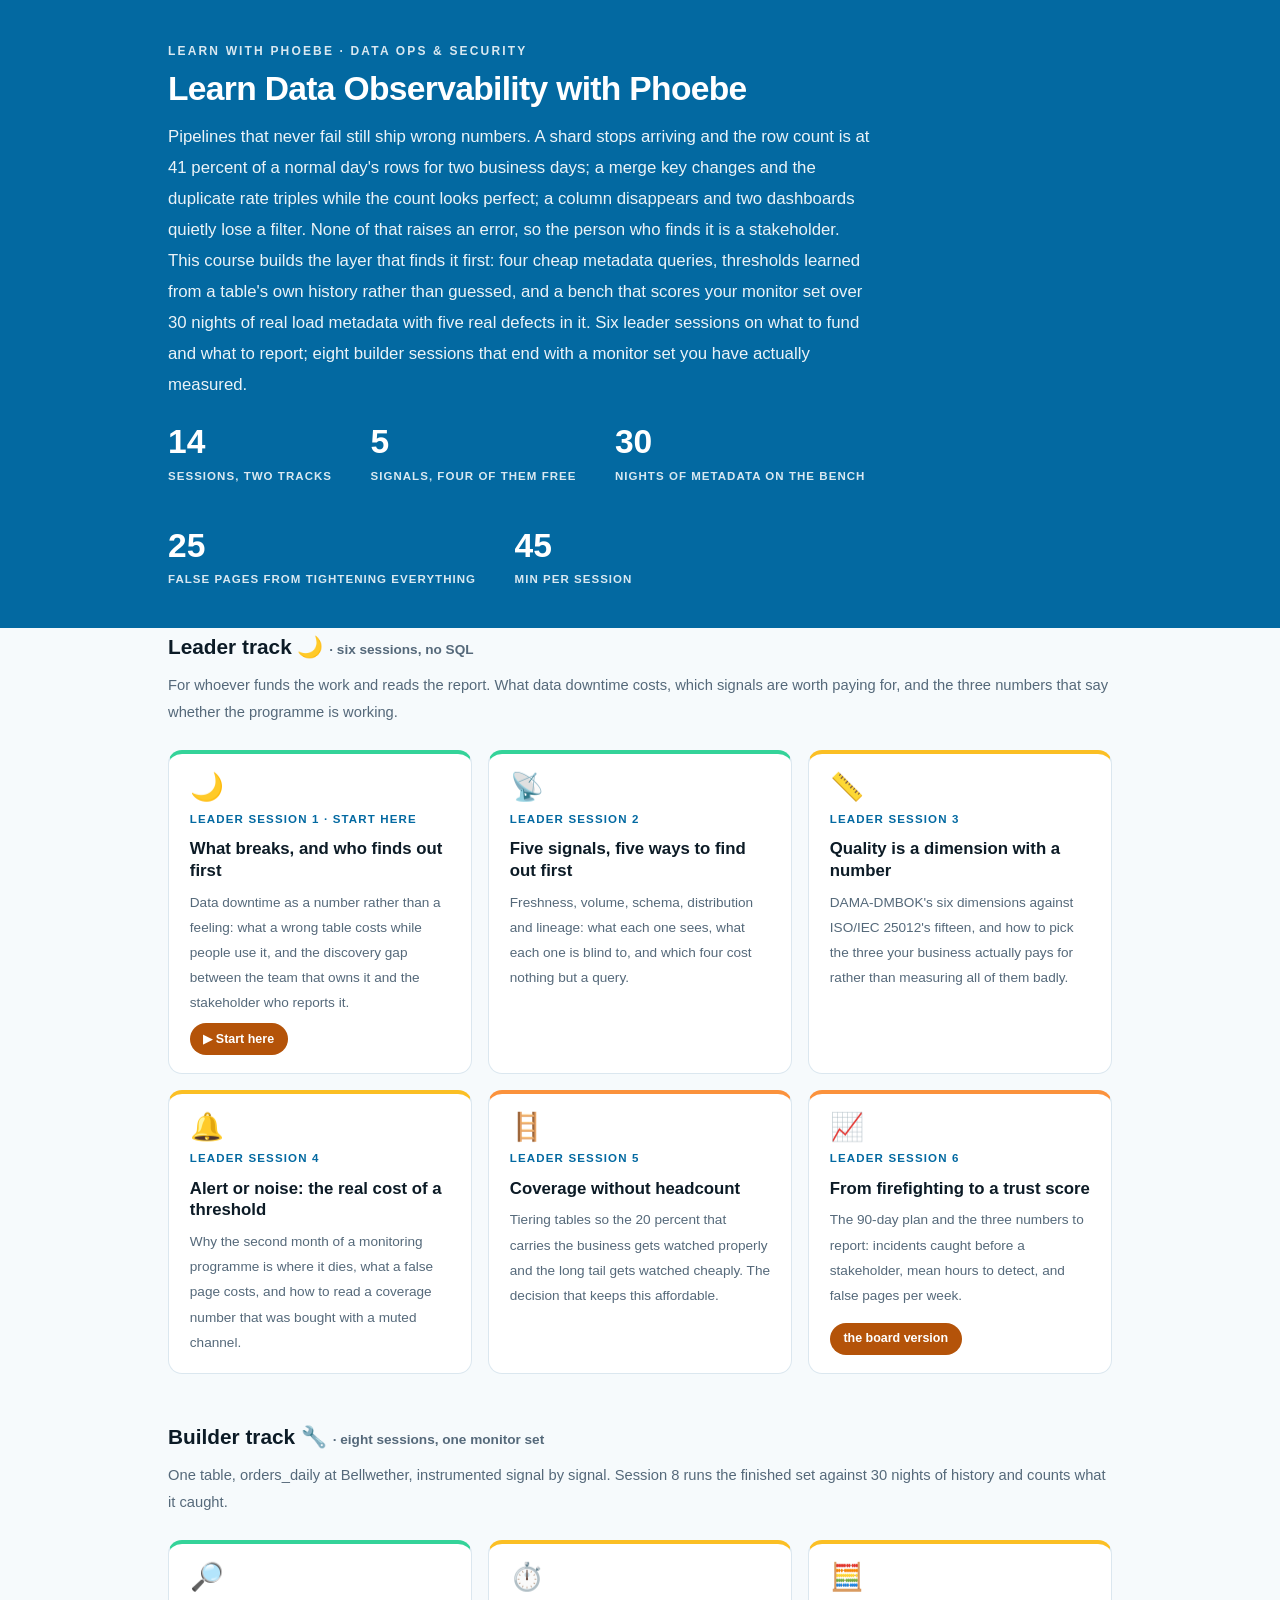
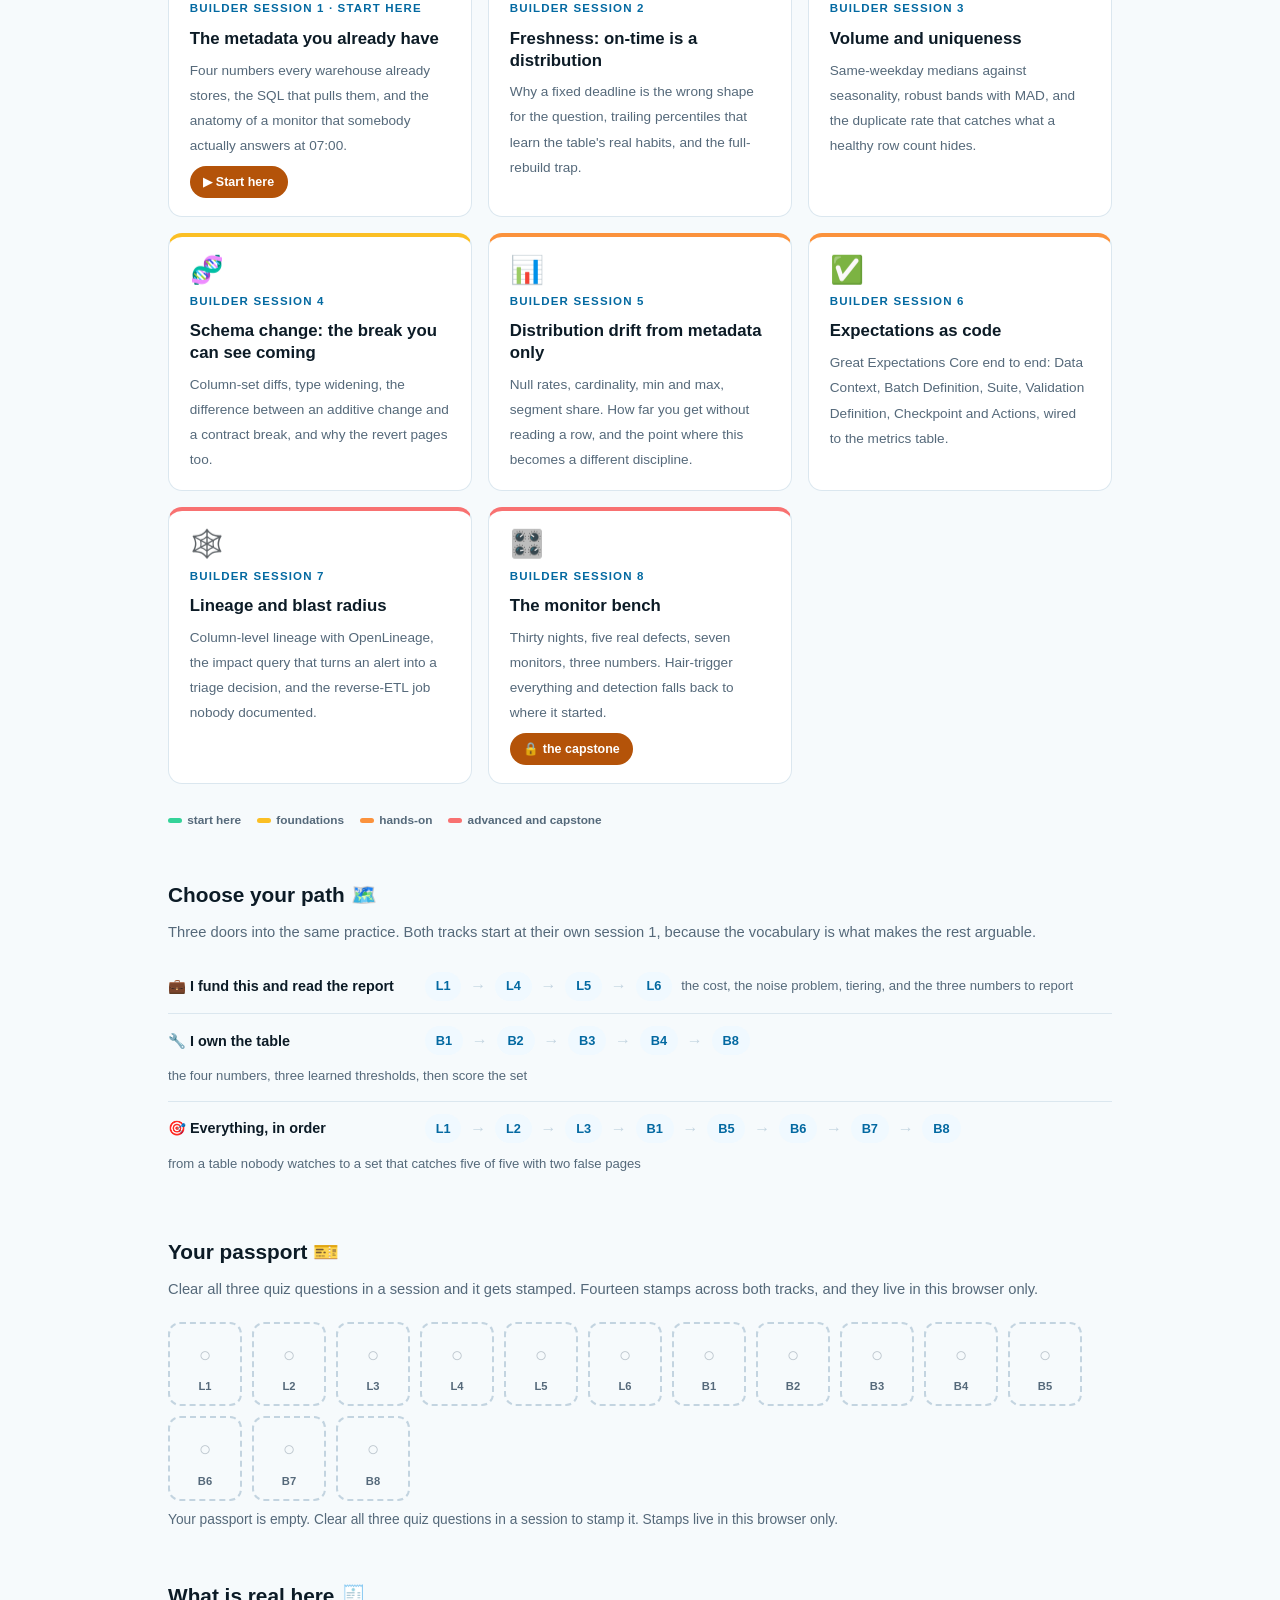
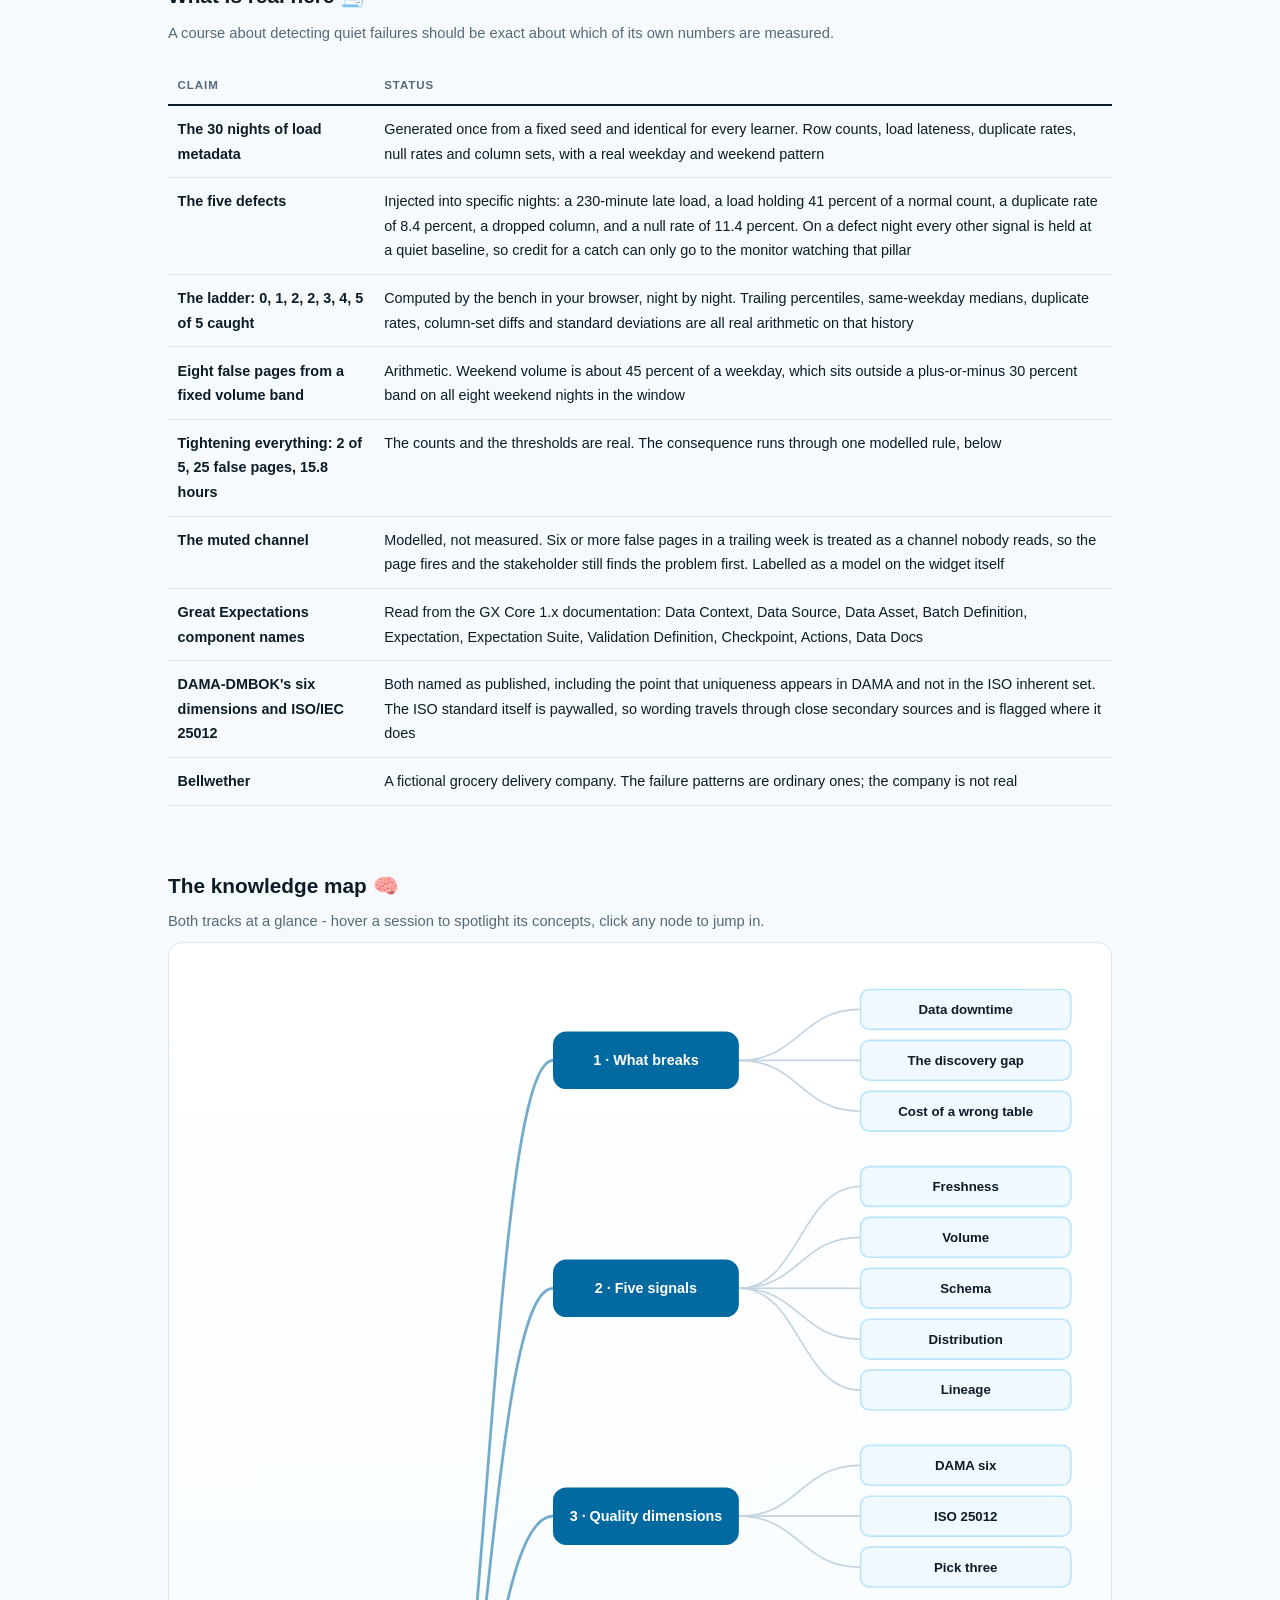
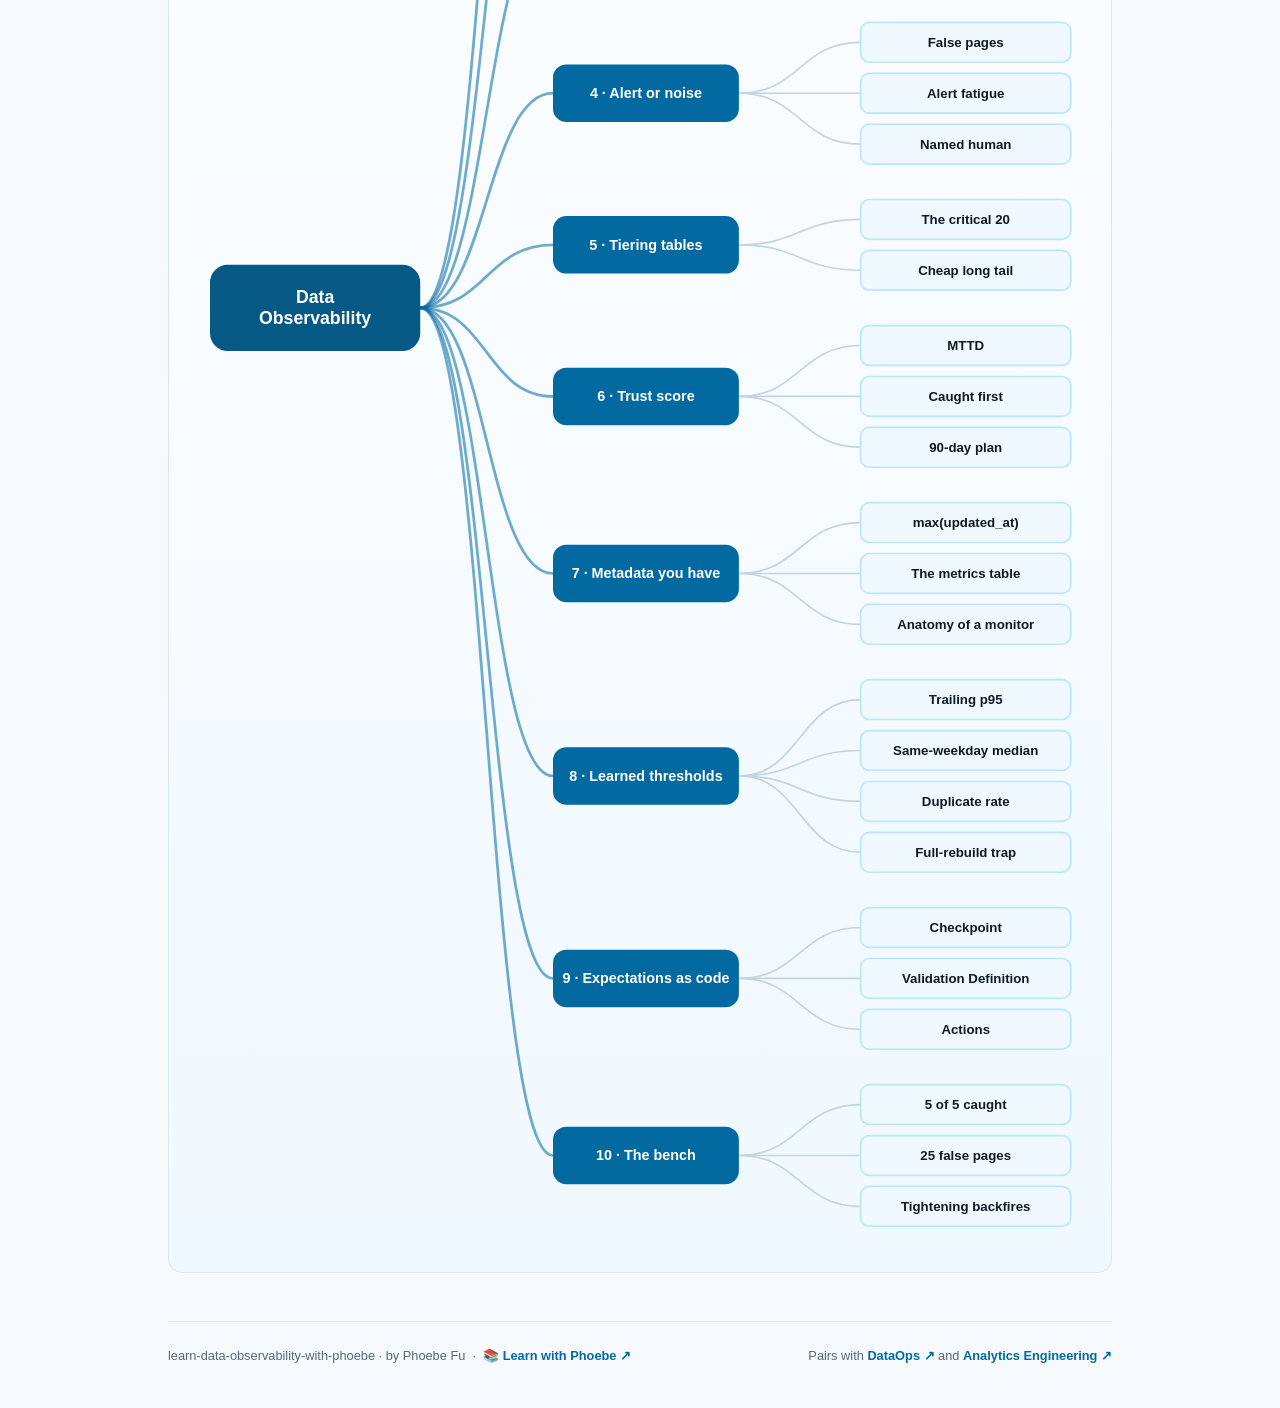
==== commit cc1f4f0a: "Fix unreadable pills and labels: white text on the amber fill The "Real world" pill, build-along ste" ====
--- a/index.html
+++ b/index.html
@@ -17,7 +17,7 @@
 <meta name="twitter:image" content="https://phoebefu6.github.io/learn-data-observability-with-phoebe/assets/og-cover.png">
 <!-- social:end -->
 <title>Learn Data Observability with Phoebe</title>
-<link rel="stylesheet" href="assets/style.css?v=2">
+<link rel="stylesheet" href="assets/style.css?v=5">
 <style>
 
   .stats-row { display: flex; gap: 2.4rem; margin-top: 1.5rem; flex-wrap: wrap; }
--- a/assets/style.css
+++ b/assets/style.css
@@ -86,8 +86,9 @@
   border-bottom: 1px solid var(--hairline);
   padding: .55rem 0;
 }
-.toolbar .wrap { display: flex; align-items: center; gap: .6rem; }
-.toolbar .crumb { font-size: .8rem; color: var(--muted); font-weight: 600; margin-right: auto; }
+.toolbar .wrap { display: flex; align-items: center; gap: .5rem; flex-wrap: nowrap; }
+.toolbar .crumb { font-size: .8rem; color: var(--muted); font-weight: 600; margin-right: auto; min-width: 0; white-space: nowrap; overflow: hidden; text-overflow: ellipsis; }
+.toolbar .btn { white-space: nowrap; flex: none; padding: .38rem .8rem; font-size: .78rem; line-height: 1.2; }
 .toolbar .crumb a { color: var(--indigo); text-decoration: none; }
 .btn {
   border: 1px solid var(--hairline);
@@ -207,7 +208,7 @@
 .pill.solid { background: var(--indigo); color: #fff; }
 .pill.light { background: var(--indigo-50); color: var(--indigo); }
 .pill.inkpill { background: var(--ink); color: #fff; }
-.pill.amber, .pill.peach { background: var(--amber); color: var(--amber-ink); }
+.pill.amber, .pill.peach { background: var(--amber); color: #fff; }
 .pill.bare { color: var(--faint); }
 
 /* ---------- 4D grid ---------- */
@@ -265,7 +266,7 @@
   padding: .15rem .7rem;
 }
 .prompt-box.bad .label { background: var(--faint); color: var(--ink); }
-.prompt-box.good .label { background: var(--amber); color: var(--amber-ink); }
+.prompt-box.good .label { background: var(--amber); color: #fff; }
 .copy-btn {
   position: absolute;
   top: .7rem;
@@ -282,16 +283,20 @@
   transition: background .15s ease;
 }
 .copy-btn:hover { background: rgba(255,255,255,.22); }
-.copy-btn.copied { background: var(--amber); border-color: var(--amber); color: var(--amber-ink); }
+.copy-btn.copied { background: var(--amber); border-color: var(--amber); color: #fff; }
 
 /* ---------- demo steps ---------- */
 .steps { counter-reset: step; margin: .6rem 0 1rem; }
 .step {
-  display: flex;
-  gap: .9rem;
+  display: grid;
+  grid-template-columns: max-content minmax(0, 1fr);
+  column-gap: .9rem;
+  row-gap: .2rem;
   padding: .85rem 0;
   border-bottom: .5px solid var(--hairline);
 }
+.step > * { grid-column: 2; min-width: 0; }
+.step > .prompt-box { margin: .8rem 0 .4rem; }
 .step:last-child { border-bottom: none; }
 .step::before {
   counter-increment: step;
@@ -330,7 +335,7 @@
 .callout.example .ex-pill {
   display: inline-block;
   background: var(--amber);
-  color: var(--amber-ink);
+  color: #fff;
   border-radius: 999px;
   padding: .15rem .7rem;
   font-size: .68rem;
@@ -672,7 +677,7 @@
   font-family: inherit; transition: all .14s ease; white-space: nowrap;
 }
 .sql-btn:hover { background: rgba(255,255,255,.2); }
-.sql-btn.sql-run { background: var(--amber); color: var(--amber-ink); border-color: var(--amber); }
+.sql-btn.sql-run { background: var(--amber); color: #fff; border-color: var(--amber); }
 .sql-btn.sql-run:hover { filter: brightness(1.05); }
 .sql-label {
   display: block;
@@ -795,7 +800,10 @@
   /* 44px tap targets */
   details.card summary { min-height: 44px; }
   .qopt { min-height: 44px; display: flex; align-items: center; padding: .7rem .9rem; }
-  .toolbar .btn, .pagefoot a { min-height: 44px; display: inline-flex; align-items: center; }
+  .toolbar .btn, .pagefoot a { min-height: 44px; display: inline-flex; align-items: center; justify-content: center; }
+  .toolbar .crumb, .toolbar #zoom-toggle { display: none; }
+  .toolbar .btn { flex: 1 1 0; padding: .3rem .4rem; font-size: .72rem; }
+  table.clean { display: block; overflow-x: auto; -webkit-overflow-scrolling: touch; }
 }
 
 @media (max-width: 640px) {
@@ -923,7 +931,7 @@
   z-index: 2;
 }
 .hs-pin:hover { transform: translate(-50%, -50%) scale(1.18); }
-.hs-pin.on { background: var(--amber); color: var(--amber-ink); }
+.hs-pin.on { background: var(--amber); color: #fff; }
 .hs-pin::before {
   content: ""; position: absolute; inset: -7px; border-radius: 999px;
   border: 2px solid var(--indigo); opacity: 0;
@@ -1069,7 +1077,7 @@
   padding: 4px 11px; border-radius: 999px;
   background: rgba(255,255,255,.15);
 }
-.stakes-read .sk-delta.good { background: var(--amber); color: var(--amber-ink); }
+.stakes-read .sk-delta.good { background: var(--amber); color: #fff; }
 .stakes-read .sk-delta.bad { background: #FCA5A5; color: #7f1d1d; }
 
 /* --- 6. scorecard: halfway self-grade ------------------ */
@@ -1105,7 +1113,7 @@
   background: var(--indigo-50); color: var(--indigo-deep);
   border: 1px solid var(--indigo-soft); cursor: default;
 }
-.pp-pill.full { background: var(--amber); color: var(--amber-ink); border-color: var(--amber); }
+.pp-pill.full { background: var(--amber); color: #fff; border-color: var(--amber); }
 .pp-strip { display: flex; gap: 10px; flex-wrap: wrap; margin: 18px 0 6px; }
 .pp-stamp {
   display: flex; flex-direction: column; align-items: center; gap: 6px;
@@ -1132,7 +1140,7 @@
   display: inline-block; margin-bottom: 7px;
   font: 800 0.68rem Inter, sans-serif; letter-spacing: .07em;
   text-transform: uppercase; padding: 3px 10px; border-radius: 999px;
-  background: var(--amber); color: var(--amber-ink);
+  background: var(--amber); color: #fff;
 }
 
 /* --- mobile floor (desktop is the product) ------------- */
@@ -1180,7 +1188,7 @@
 .dh-cell { font: 700 0.66rem ui-monospace, Menlo, monospace; padding: 3px 6px; border-radius: 5px;
   background: var(--indigo-50); color: var(--indigo-deep); transition: all .1s linear; }
 .dh-cell.rest { background: var(--paper); color: var(--faint); }
-.dh-cell.now { background: var(--amber); color: var(--amber-ink); transform: scale(1.18); }
+.dh-cell.now { background: var(--amber); color: #fff; transform: scale(1.18); }
 .dh-panel { border: 1px solid var(--hairline); border-radius: var(--radius); background: #fff; overflow: hidden; }
 .dh-phead { display: flex; align-items: center; gap: 10px; flex-wrap: wrap;
   padding: 13px 16px; background: var(--indigo-50); border-bottom: 1px solid var(--hairline); }
@@ -1458,7 +1466,7 @@
   cursor: help; border: 1px solid transparent;
 }
 .mb-c-quiet  { background: var(--indigo-50); color: var(--muted); border-color: var(--hairline); }
-.mb-c-false  { background: var(--amber); color: var(--amber-ink); }
+.mb-c-false  { background: var(--amber); color: #fff; }
 .mb-c-caught { background: var(--indigo); color: #fff; }
 .mb-c-missed { background: #991B1B; color: #FEF2F2; }
 
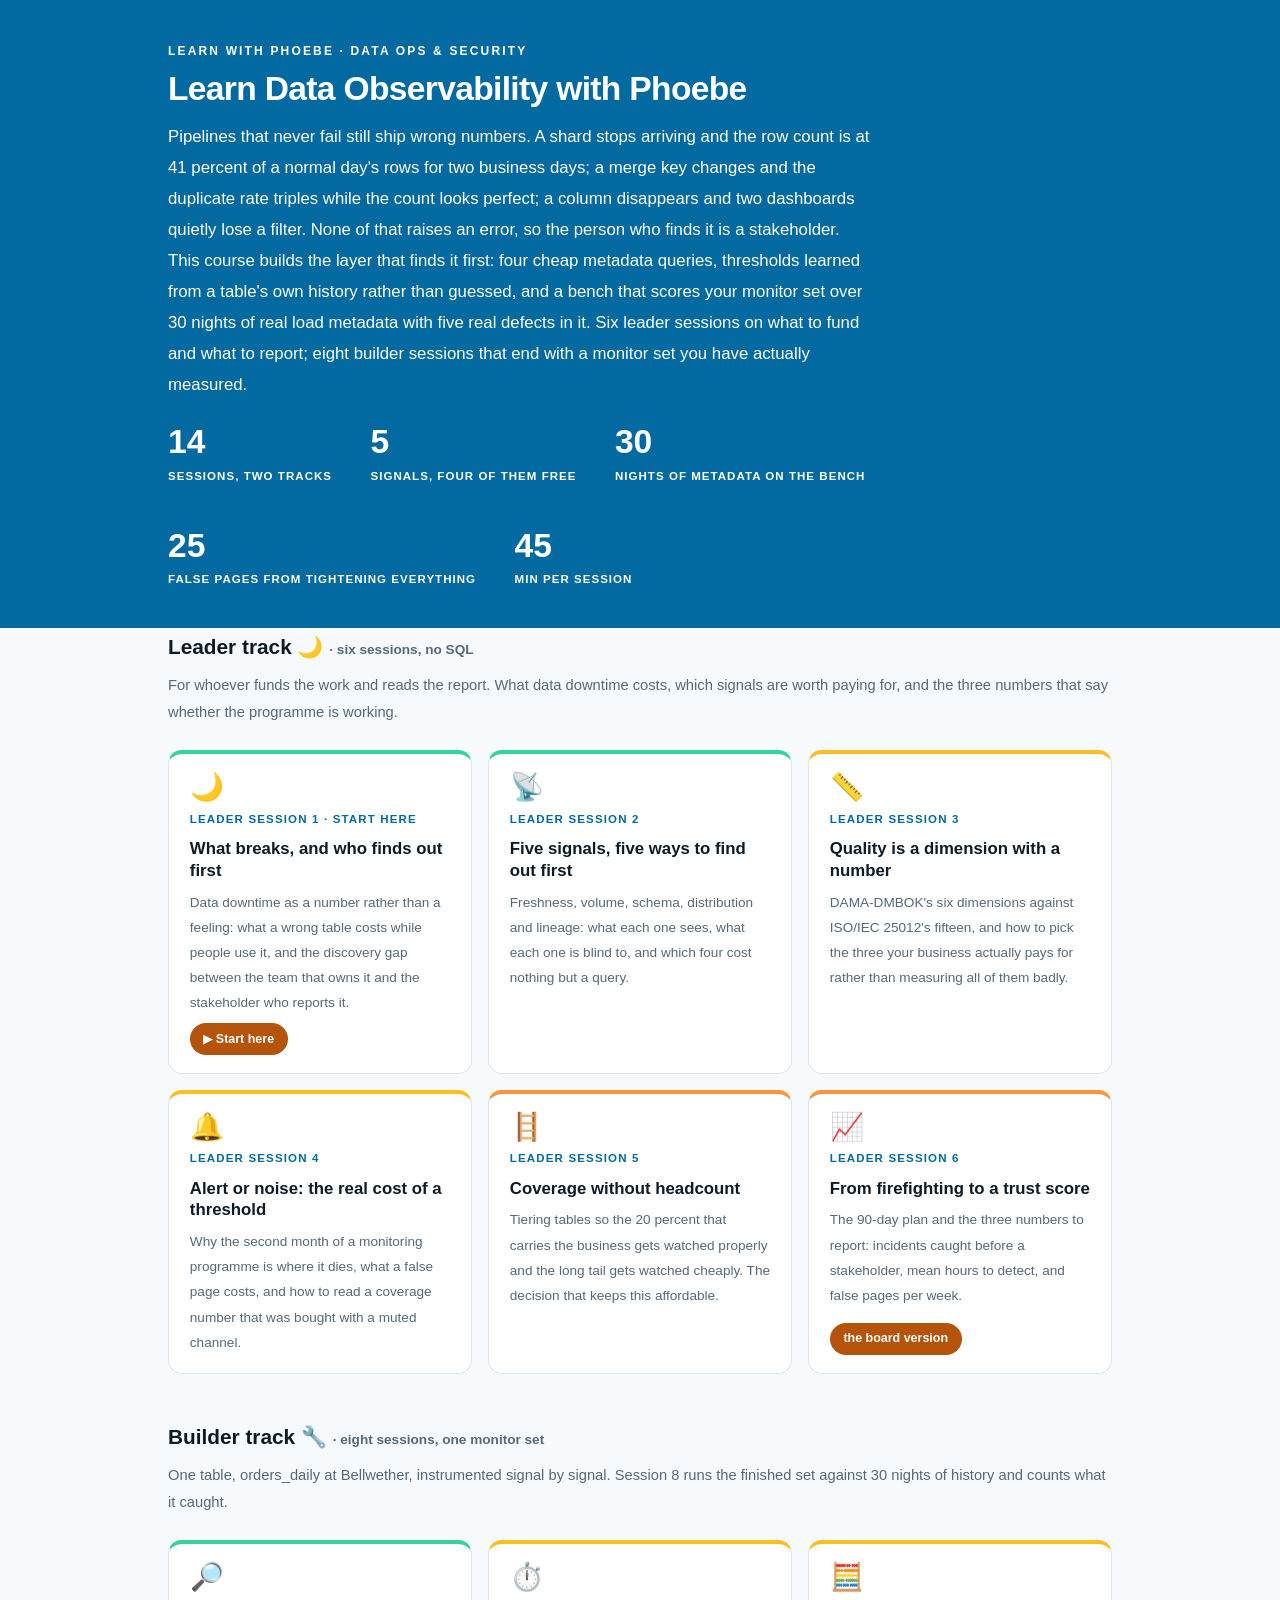
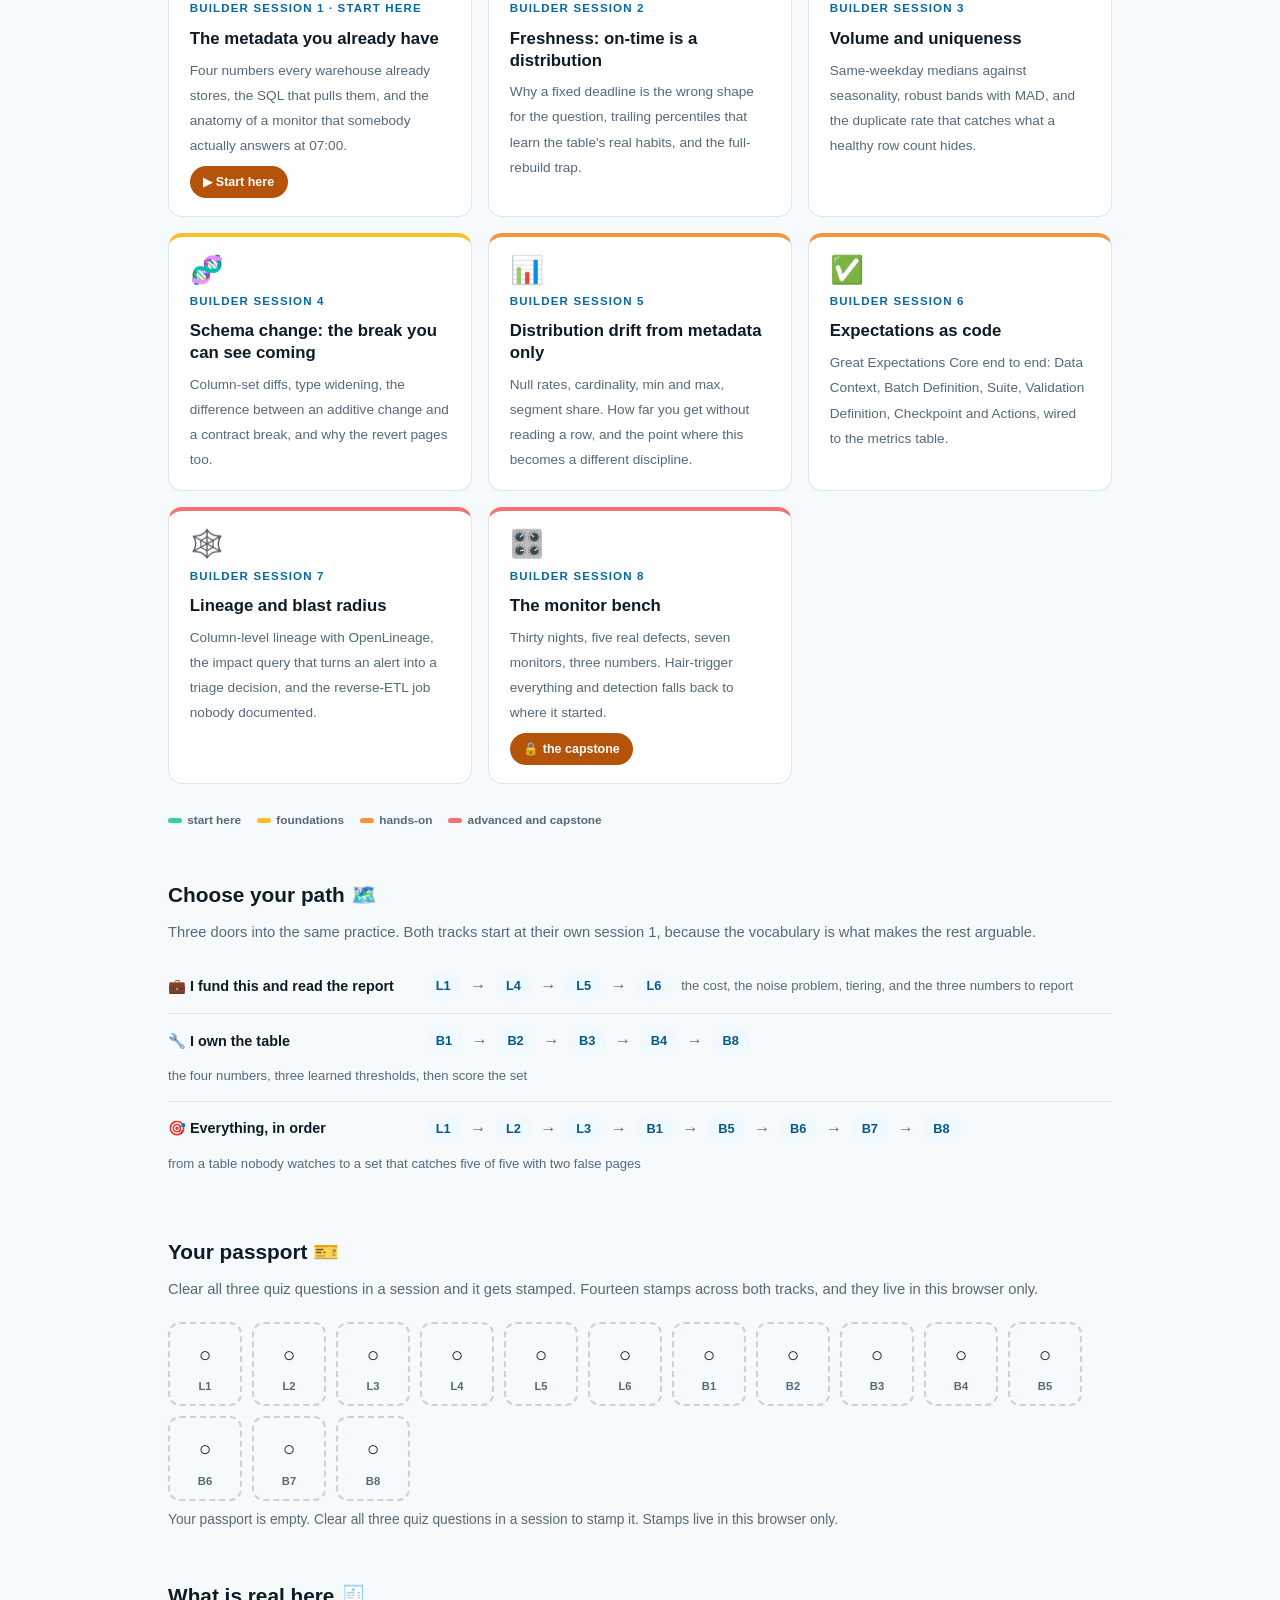
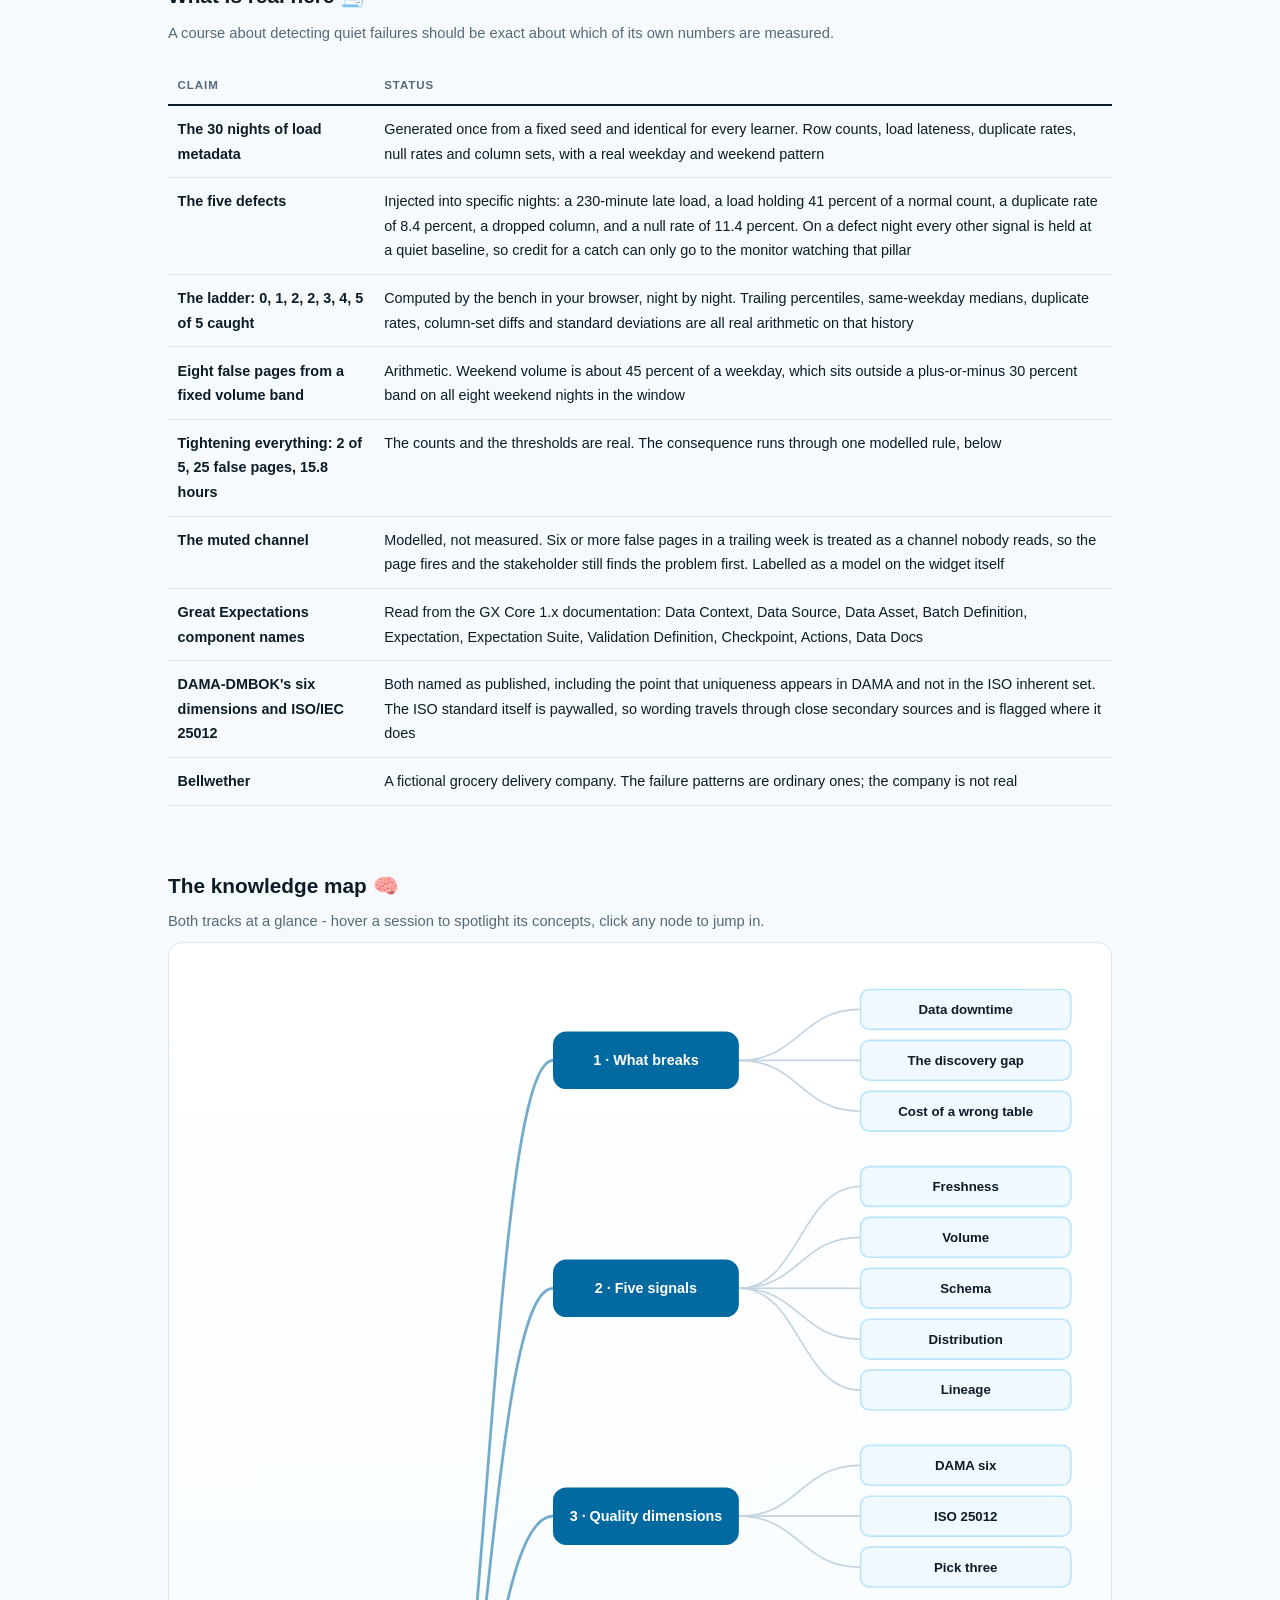
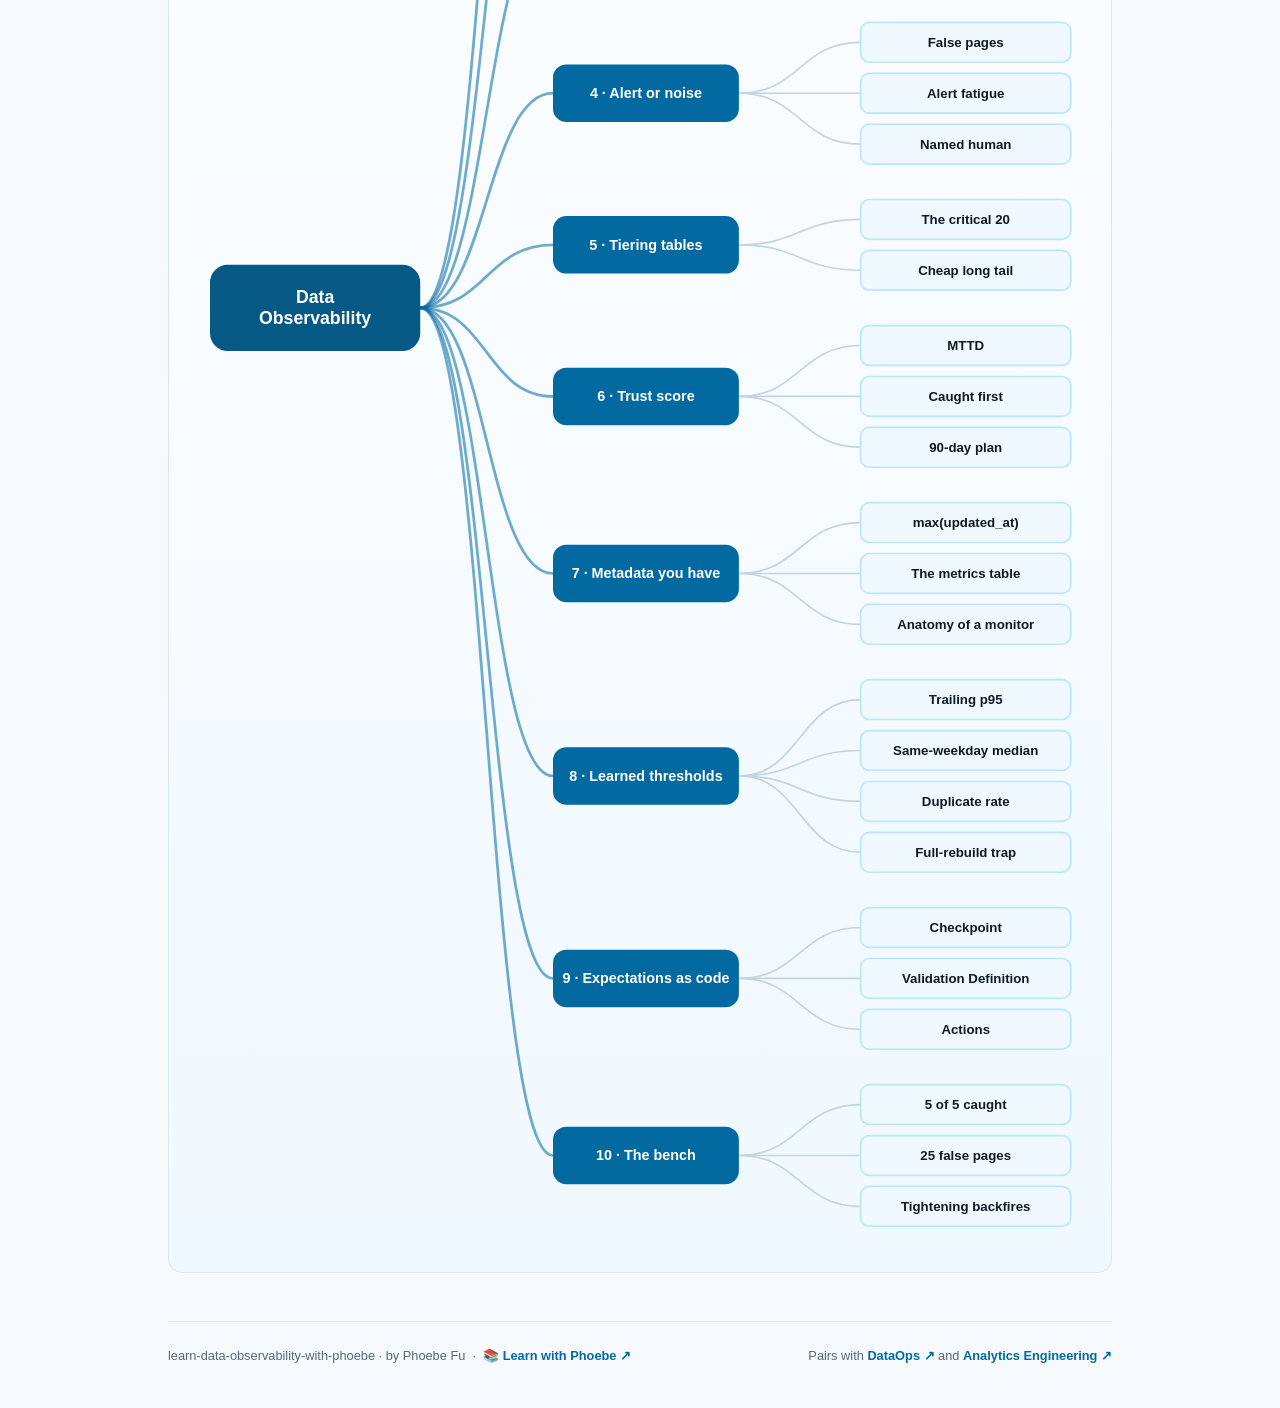
==== commit 00de4de0: "Light surfaces everywhere: lightbox, cheat panel, code boxes; contrast and phone-width fixes Every d" ====
--- a/index.html
+++ b/index.html
@@ -17,12 +17,12 @@
 <meta name="twitter:image" content="https://phoebefu6.github.io/learn-data-observability-with-phoebe/assets/og-cover.png">
 <!-- social:end -->
 <title>Learn Data Observability with Phoebe</title>
-<link rel="stylesheet" href="assets/style.css?v=5">
+<link rel="stylesheet" href="assets/style.css?v=22">
 <style>
 
   .stats-row { display: flex; gap: 2.4rem; margin-top: 1.5rem; flex-wrap: wrap; }
   .stat b { display: block; font-size: 2.1rem; font-weight: 800; line-height: 1.05; font-variant-numeric: tabular-nums; }
-  .stat span { font-size: .72rem; opacity: .85; text-transform: uppercase; letter-spacing: .09em; font-weight: 600; }
+  .stat span { font-size: .72rem; opacity: 1; text-transform: uppercase; letter-spacing: .09em; font-weight: 600; }
 
   .course-grid { display: grid; grid-template-columns: repeat(auto-fit, minmax(17rem, 1fr)); gap: 1rem; margin-top: 1.5rem; }
   .course-card {
@@ -55,9 +55,9 @@
   .path { display: flex; gap: .55rem; align-items: center; padding: .75rem 0; border-bottom: .5px solid var(--hairline); flex-wrap: wrap; }
   .path:last-child { border-bottom: none; }
   .path b { min-width: 15.5rem; font-size: .9rem; }
-  .path .pstep { background: var(--indigo-50); color: var(--indigo); border-radius: 999px; padding: .16rem .68rem; font-weight: 700; font-size: .8rem; text-decoration: none; transition: all .12s ease; }
+  .path .pstep { background: var(--indigo-50); color: var(--indigo-deep); border-radius: 999px; padding: .16rem .68rem; font-weight: 700; font-size: .8rem; text-decoration: none; transition: all .12s ease; }
   .path .pstep:hover { background: var(--indigo); color: #fff; }
-  .path .parr { color: var(--faint); font-weight: 700; }
+  .path .parr { color: var(--muted); font-weight: 700; }
 
   .mm-section { margin-top: 1.6rem; }
   .mm-section h2 { font-size: 1.3rem; font-weight: 800; margin-bottom: .2rem; }
@@ -488,7 +488,7 @@
   ]
 };
 </script>
-<script src="assets/app.js?v=1"></script>
+<script src="assets/app.js?v=22"></script>
 <script src="assets/mindmap.js?v=1"></script>
 </body>
 </html>
--- a/assets/style.css
+++ b/assets/style.css
@@ -3,6 +3,7 @@
    (CSS var names still read --indigo/--amber; they hold SQL-blue values.) */
 
 :root {
+  --faint-text: #4B7491;
   --indigo: #0369A1;
   --indigo-deep: #075985;
   --indigo-mid: #38BDF8;
@@ -16,8 +17,8 @@
   --amber-ink: #3A2400;
   --amber-50: #FFF7E6;
   --paper: #F6FAFC;
-  --code-bg: #082F44;
-  --code-ink: #DCEEFA;
+  --code-bg: #F0F9FF;
+  --code-ink: #0C1B26;
   --radius: 14px;
 }
 
@@ -47,7 +48,7 @@
   font-size: .75rem;
   letter-spacing: .18em;
   text-transform: uppercase;
-  opacity: .85;
+  opacity: 1;
   font-weight: 600;
 }
 .masthead h1 {
@@ -58,7 +59,7 @@
   letter-spacing: -.02em;
 }
 .masthead h1 .accent { color: inherit; }
-.masthead .sub { font-size: 1.05rem; opacity: .92; max-width: 44rem; }
+.masthead .sub { font-size: 1.05rem; opacity: 1; max-width: 44rem; }
 
 .chip-row { display: flex; flex-wrap: wrap; gap: .5rem; margin-top: 1.1rem; }
 .chip {
@@ -72,7 +73,7 @@
   white-space: nowrap;
 }
 .chip.level { background: #fff; color: var(--indigo); }
-.chip.audience { background: rgba(255,255,255,.16); color: #fff; border: 1px solid rgba(255,255,255,.35); }
+.chip.audience { background: rgba(255,255,255,.08); color: #fff; border: 1px solid rgba(255,255,255,.35); }
 .chip.time { background: var(--ink); color: #fff; font-variant-numeric: tabular-nums; }
 
 
@@ -209,7 +210,7 @@
 .pill.light { background: var(--indigo-50); color: var(--indigo); }
 .pill.inkpill { background: var(--ink); color: #fff; }
 .pill.amber, .pill.peach { background: var(--amber); color: #fff; }
-.pill.bare { color: var(--faint); }
+.pill.bare { color: var(--muted); }
 
 /* ---------- 4D grid ---------- */
 .grid-2 { display: grid; grid-template-columns: repeat(auto-fit, minmax(15rem, 1fr)); gap: .8rem; margin: .5rem 0 1rem; }
@@ -238,10 +239,11 @@
 table.clean td:first-child { font-weight: 600; }
 
 /* ---------- prompt boxes ---------- */
-.prompt-box {
+.prompt-box{
   position: relative;
-  background: var(--code-bg);
-  color: var(--code-ink);
+  background: #F0F9FF;
+  border: 1px solid #DBE7EF;
+  color: #0C1B26;
   border-radius: var(--radius);
   padding: 1.1rem 1.2rem;
   margin: 1rem 0 1.2rem;
@@ -251,12 +253,12 @@
   white-space: pre-wrap;
   word-break: break-word;
 }
-.prompt-box .label {
+.prompt-box .label{
   position: absolute;
   top: -0.7rem;
   left: 1rem;
-  background: var(--indigo);
-  color: #fff;
+  background: #0369A1;
+  color: #FFFFFF;
   font-family: "Inter", -apple-system, sans-serif;
   font-size: .68rem;
   font-weight: 700;
@@ -267,13 +269,13 @@
 }
 .prompt-box.bad .label { background: var(--faint); color: var(--ink); }
 .prompt-box.good .label { background: var(--amber); color: #fff; }
-.copy-btn {
+.copy-btn{
   position: absolute;
   top: .7rem;
   right: .7rem;
-  background: rgba(255,255,255,.1);
-  border: 1px solid rgba(255,255,255,.25);
-  color: #fff;
+  background: #FFFFFF;
+  border: 1px solid #DBE7EF;
+  color: #0C1B26;
   border-radius: 999px;
   padding: .25rem .8rem;
   font-size: .72rem;
@@ -282,7 +284,7 @@
   font-family: "Inter", -apple-system, sans-serif;
   transition: background .15s ease;
 }
-.copy-btn:hover { background: rgba(255,255,255,.22); }
+.copy-btn:hover { background: #DBE7EF; }
 .copy-btn.copied { background: var(--amber); border-color: var(--amber); color: #fff; }
 
 /* ---------- demo steps ---------- */
@@ -372,11 +374,11 @@
   gap: .4rem;
 }
 
-.lightbox {
+.lightbox{
   position: fixed;
   inset: 0;
   z-index: 100;
-  background: rgba(17,24,39,.9);
+  background: rgba(246,250,252,.97);
   display: none;
   align-items: center;
   justify-content: center;
@@ -384,8 +386,10 @@
   cursor: zoom-out;
 }
 .lightbox.open { display: flex; }
-.lightbox .inner {
+.lightbox .inner{
   background: #fff;
+  border: 1px solid #DBE7EF;
+  box-shadow: 0 10px 40px rgba(12,27,38,.14);
   border-radius: var(--radius);
   padding: 2rem;
   max-width: 94vw;
@@ -393,13 +397,12 @@
   overflow: auto;
 }
 .lightbox .inner svg, .lightbox .inner img { width: min(88vw, 70rem); height: auto; }
-.lightbox .close-hint {
+.lightbox .close-hint{
   position: fixed;
   top: 1rem; right: 1.4rem;
-  color: #fff;
+  color: #0C1B26;
   font-size: .8rem;
   font-weight: 600;
-  opacity: .8;
 }
 
 /* ---------- courses covered ---------- */
@@ -418,19 +421,20 @@
 .covered-row .note { margin-left: auto; color: var(--muted); font-size: .78rem; text-align: right; }
 
 /* ---------- cheat sheet footer ---------- */
-.cheat {
-  background: var(--ink);
-  color: #fff;
+.cheat{
+  background: #F0F9FF;
+  border: 1px solid #DBE7EF;
+  color: #0C1B26;
   border-radius: var(--radius);
   padding: 1.6rem 1.6rem 1.3rem;
   margin-top: 3rem;
 }
 .cheat h3 { font-size: 1.1rem; margin-bottom: 1rem; }
-.cheat h3 span { color: var(--indigo-soft); }
+.cheat h3 span { color: #0369A1; }
 .cheat .grid-2 { gap: 1rem; }
 .cheat .cheat-item { border-left: 3px solid var(--indigo-mid); padding-left: .8rem; }
-.cheat .cheat-item b { display: block; font-size: .85rem; color: var(--indigo-soft); }
-.cheat .cheat-item span { font-size: .82rem; opacity: .85; }
+.cheat .cheat-item b { display: block; font-size: .85rem; color: #075985; }
+.cheat .cheat-item span { font-size: .82rem; color: #55697A; }
 
 footer.pagefoot {
   border-top: 1px solid var(--hairline);
@@ -525,7 +529,7 @@
   margin-top: 1.1rem;
   flex-wrap: wrap;
 }
-.journey .jlabel { font-size: .7rem; font-weight: 700; text-transform: uppercase; letter-spacing: .09em; opacity: .8; margin-right: .3rem; }
+.journey .jlabel { font-size: .7rem; font-weight: 700; text-transform: uppercase; letter-spacing: .09em; opacity: 1; margin-right: .3rem; }
 .journey a {
   width: 1.7rem; height: 1.7rem;
   border-radius: 999px;
@@ -1123,7 +1127,7 @@
   transition: all .18s ease;
 }
 .pp-stamp:hover { border-color: var(--indigo-soft); }
-.pp-stamp i { font-size: 1.3rem; font-style: normal; opacity: .35; }
+.pp-stamp i { font-size: 1.3rem; font-style: normal; opacity: 1; }
 .pp-stamp b { font: 800 0.7rem Inter, sans-serif; }
 .pp-stamp.got {
   border-style: solid; border-color: var(--indigo);
@@ -1187,7 +1191,7 @@
 .dh-track { display: flex; flex-wrap: wrap; gap: 3px; }
 .dh-cell { font: 700 0.66rem ui-monospace, Menlo, monospace; padding: 3px 6px; border-radius: 5px;
   background: var(--indigo-50); color: var(--indigo-deep); transition: all .1s linear; }
-.dh-cell.rest { background: var(--paper); color: var(--faint); }
+.dh-cell.rest { background: var(--paper); color: var(--faint-text); }
 .dh-cell.now { background: var(--amber); color: #fff; transform: scale(1.18); }
 .dh-panel { border: 1px solid var(--hairline); border-radius: var(--radius); background: #fff; overflow: hidden; }
 .dh-phead { display: flex; align-items: center; gap: 10px; flex-wrap: wrap;
@@ -1356,7 +1360,8 @@
 
 /* contract validator */
 .ct-wrap { display: grid; grid-template-columns: 1fr 1fr; gap: .9rem; }
-.ct-wrap textarea { width: 100%; min-height: 15rem; font-family: ui-monospace, SFMono-Regular, "SF Mono", Menlo, Consolas, monospace; font-size: .8rem; line-height: 1.6; border: 1px solid var(--hairline); border-radius: 10px; padding: .6rem .7rem; background: var(--code-bg); color: var(--code-ink); resize: vertical; }
+.ct-wrap textarea{ width: 100%; min-height: 15rem; font-family: ui-monospace, SFMono-Regular, "SF Mono", Menlo, Consolas, monospace; font-size: .8rem; line-height: 1.6; border: 1px solid var(--hairline); border-radius: 10px; padding: .6rem .7rem; background: #F0F9FF;
+  border: 1px solid #DBE7EF; color: #0C1B26; resize: vertical; }
 .ct-out { border: 1px solid var(--hairline); border-radius: 10px; padding: .6rem .7rem; background: var(--paper); font-size: .82rem; max-height: 22rem; overflow-y: auto; }
 .ct-group { margin-bottom: .7rem; }
 .ct-group b { display: block; font-size: .7rem; text-transform: uppercase; letter-spacing: .04em; color: var(--muted); margin-bottom: .25rem; }
@@ -1509,3 +1514,28 @@
 .pagefoot .pagenav a.active { background: none; }
 .pagefoot .pagenav a .nlabel { display: none; }
 @media (max-width: 74rem) { .pagefoot .pagenav { display: flex; } }
+
+/* layout-patch-3: phone-width overflow (2026-10-10) */
+.sql-bar { flex-wrap: wrap; }
+@media (max-width: 480px) {
+  .covered-row { flex-wrap: wrap; }
+  .covered-row .note { margin-left: 0; text-align: left; flex-basis: 100%; }
+  details.card summary { flex-wrap: wrap; }
+  details.card summary .mini { white-space: normal; }
+  .wk, .sqlbox, .prompt-box, pre { max-width: 100%; overflow-x: auto; }
+  .mono, code, strong, .note { overflow-wrap: anywhere; }
+  select, input[type=range], label { max-width: 100%; }
+  canvas, svg, img { max-width: 100%; height: auto; }
+  .tree-kids, .tree-node-wrap, .tree-node, .rb-night, .al-row, .gd-field, .tl-row, .sl-row { max-width: 100%; overflow-x: auto; }
+  .tl-cols, .sl-cols, .bb-cols, .ev-cols, [class$="-cols"] { grid-template-columns: 1fr !important; display: grid; }
+  .tl-cols > *, .sl-cols > *, [class$="-cols"] > * { min-width: 0; max-width: 100%; }
+  .mono { white-space: normal; }
+  .er-w, .bb-lab, .tl-lev, .sl-lev { max-width: 100%; white-space: normal; }
+}
+/* contrast-patch-2b */
+.cheat a { color: var(--indigo-deep, var(--ink)); }
+.chip.audience { background: transparent; border-color: rgba(255,255,255,.55); }
+.masthead a, .masthead .sub a { color: #fff; text-decoration: underline; text-underline-offset: 2px; }
+.prompt-box b, .prompt-box strong { color: var(--indigo-deep, var(--ink)); }
+.prompt-box span, .prompt-box em, .prompt-box i { color: inherit; }
+.pp-stamp i { color: var(--ink); }
